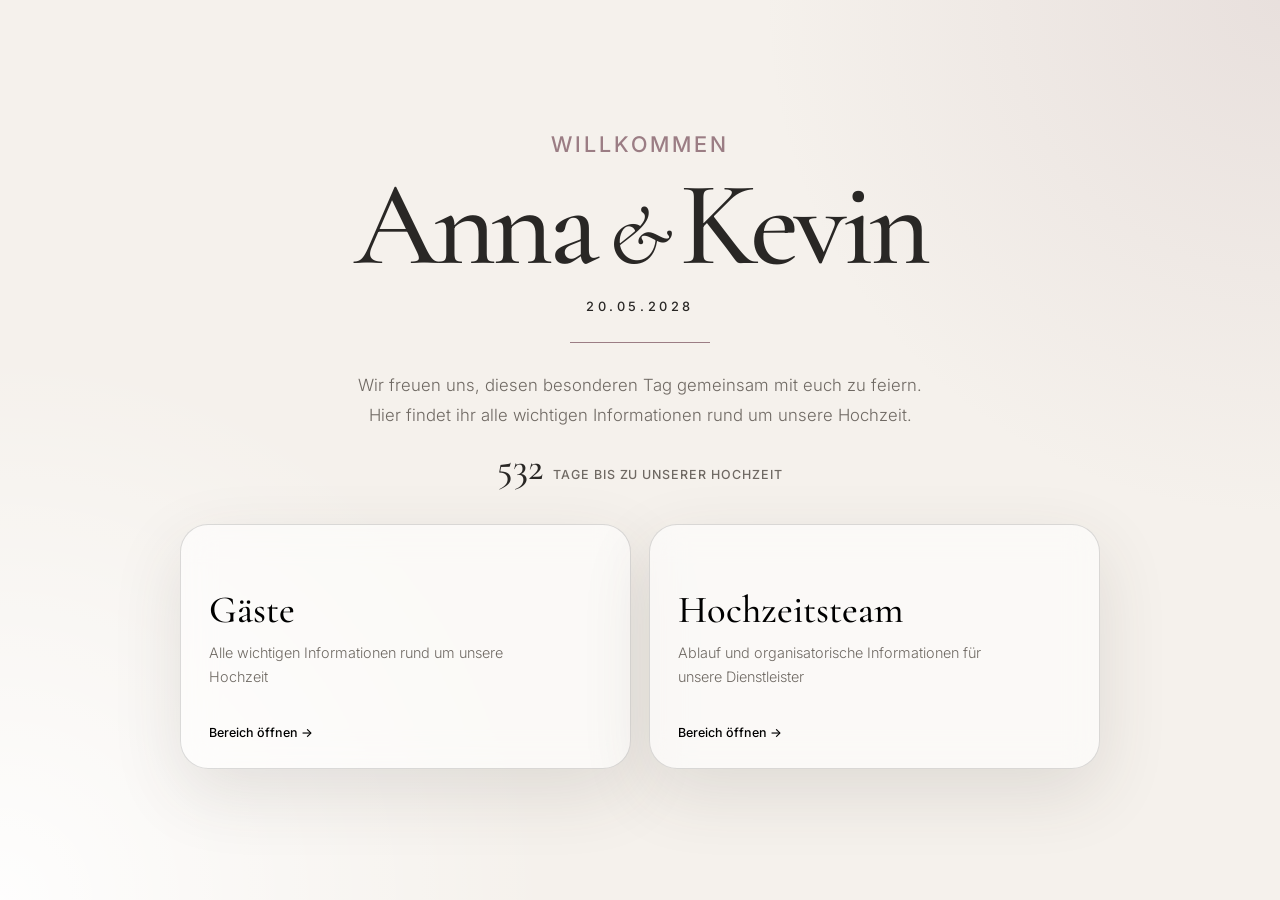
==== index.html @ f7dcf92a "Login-Dialog vereinfachen" ====
<!DOCTYPE html>
<html lang="de">
<head>
  <meta charset="UTF-8">
  <meta name="viewport" content="width=device-width, initial-scale=1.0">
  <meta name="description" content="Hochzeitsportal von Anna und Kevin">
  <title>Anna & Kevin | 20.05.2028</title>
  <link rel="preconnect" href="https://fonts.googleapis.com">
  <link rel="preconnect" href="https://fonts.gstatic.com" crossorigin>
  <link href="https://fonts.googleapis.com/css2?family=Cormorant+Garamond:wght@400;500;600&family=Inter:wght@300;400;500&display=swap" rel="stylesheet">
  <link rel="stylesheet" href="assets/css/style.css?v=4">
</head>
<body>
  <main class="landing">
    <section class="hero">
      <p class="eyebrow">Willkommen</p>
      <h1><span>Anna</span><span class="ampersand">&amp;</span><span>Kevin</span></h1>
      <p class="date">20.05.2028</p>
      <div class="divider"></div>
      <p class="intro">
        <span>Wir freuen uns, diesen besonderen Tag gemeinsam mit euch zu feiern.</span>
        <span>Hier findet ihr alle wichtigen Informationen rund um unsere Hochzeit.</span>
      </p>

      <div class="countdown" aria-live="polite">
        <span class="countdown-number" id="countdown-days">–</span>
        <span class="countdown-label">Tage bis zu unserer Hochzeit</span>
      </div>

      <div class="portal-grid">
        <button class="portal-card" type="button" data-portal="guest">
          <span class="portal-title">Gäste</span>
          <span class="portal-description">Alle wichtigen Informationen rund um unsere Hochzeit</span>
          <span class="portal-link">Bereich öffnen →</span>
        </button>

        <button class="portal-card" type="button" data-portal="service">
          <span class="portal-title">Hochzeitsteam</span>
          <span class="portal-description">Ablauf und organisatorische Informationen für unsere Dienstleister</span>
          <span class="portal-link">Bereich öffnen →</span>
        </button>
      </div>
    </section>
  </main>

  <dialog class="login-dialog" id="login-dialog">
    <form class="login-form" method="dialog">
      <button class="close-button" type="button" id="close-dialog" aria-label="Fenster schließen">×</button>
      <h2 id="dialog-title">Portal öffnen</h2>
      <p class="dialog-text">Bitte gebt das Passwort ein, das ihr von uns erhalten habt.</p>
      <label for="password">Passwort</label>
      <input id="password" name="password" type="password" autocomplete="current-password" placeholder="Passwort eingeben">
      <p class="form-message" id="form-message" aria-live="polite"></p>
      <button class="submit-button" type="submit">Öffnen</button>
    </form>
  </dialog>

  <script src="assets/js/script.js?v=4"></script>
</body>
</html>
---- assets/css/style.css ----
:root {
  --background: #f5f1ec;
  --surface: rgba(255,255,255,.58);
  --surface-hover: rgba(255,255,255,.82);
  --text: #292725;
  --muted: #6f6963;
  --accent: #9b7d84;
  --line: rgba(41,39,37,.16);
  --shadow: 0 24px 70px rgba(67,55,49,.12);
  --radius: 28px;
}
* { box-sizing: border-box; }
body {
  margin: 0;
  min-width: 320px;
  color: var(--text);
  background:
    radial-gradient(circle at top right, rgba(174,146,152,.18), transparent 33%),
    radial-gradient(circle at bottom left, rgba(255,255,255,.9), transparent 35%),
    var(--background);
  font-family: "Inter", sans-serif;
  font-weight: 300;
}
button,input { font: inherit; }
.landing {
  min-height: 100svh;
  display: grid;
  place-items: center;
  padding: 48px 20px;
}
.hero { width: min(100%, 920px); text-align: center; }
.hero > .eyebrow {
  margin: 0 0 18px;
  color: var(--accent);
  font-size: clamp(1.15rem, 2vw, 1.35rem);
  font-weight: 500;
  letter-spacing: .14em;
  text-transform: uppercase;
}
.login-form .eyebrow {
  margin: 0 0 14px;
  color: var(--accent);
  font-size: .82rem;
  font-weight: 500;
  letter-spacing: .18em;
  text-transform: uppercase;
}
h1,h2 {
  margin: 0;
  font-family: "Cormorant Garamond", serif;
  font-weight: 500;
}
h1 {
  display: flex;
  justify-content: center;
  align-items: baseline;
  gap: 14px;
  color: var(--text);
  font-size: clamp(3.4rem, 11vw, 7.5rem);
  line-height: .84;
  letter-spacing: -.04em;
}
h1 span,
h1 .ampersand {
  color: var(--text) !important;
}
h1 .ampersand {
  font-size: .7em;
  font-style: italic;
}
.date {
  margin: 24px 0 0;
  font-size: .8rem;
  font-weight: 500;
  letter-spacing: .28em;
}
.divider {
  width: 140px;
  height: 1px;
  margin: 28px auto;
  background: var(--accent);
}
.intro {
  max-width: 760px;
  margin: 0 auto;
  color: var(--muted);
  font-size: clamp(.95rem,2.5vw,1.05rem);
  line-height: 1.75;
  text-align: center;
}
.intro span { display: block; }
.countdown {
  display: flex;
  justify-content: center;
  align-items: baseline;
  gap: 10px;
  margin-top: 18px;
}
.countdown-number {
  font-family: "Cormorant Garamond", serif;
  font-size: 2.4rem;
  font-weight: 500;
  line-height: 1;
}
.countdown-label {
  color: var(--muted);
  font-size: .78rem;
  font-weight: 500;
  letter-spacing: .08em;
  text-transform: uppercase;
}
.portal-grid {
  display: grid;
  grid-template-columns: repeat(2,minmax(0,1fr));
  gap: 18px;
  margin-top: 38px;
}
.portal-card {
  display: flex;
  min-height: 245px;
  flex-direction: column;
  align-items: flex-start;
  padding: 28px;
  text-align: left;
  cursor: pointer;
  border: 1px solid var(--line);
  border-radius: var(--radius);
  background: var(--surface);
  box-shadow: var(--shadow);
  backdrop-filter: blur(16px);
  transition: transform .18s ease, background .18s ease, border-color .18s ease;
}
.portal-card:hover,.portal-card:focus-visible {
  transform: translateY(-5px);
  border-color: rgba(155,125,132,.5);
  background: var(--surface-hover);
  outline: none;
}
.portal-title { margin-top: 34px; font-family: "Cormorant Garamond",serif; font-size: 2.4rem; font-weight: 500; }
.portal-description { max-width: 320px; margin-top: 8px; color: var(--muted); font-size: .9rem; line-height: 1.6; }
.portal-link { margin-top: auto; padding-top: 26px; font-size: .78rem; font-weight: 500; }
.login-dialog {
  width: min(calc(100% - 32px),480px);
  padding: 0;
  border: 0;
  border-radius: 28px;
  background: rgba(250,248,245,.97);
  box-shadow: 0 30px 100px rgba(30,25,22,.3);
}
.login-dialog::backdrop { background: rgba(33,29,27,.44); backdrop-filter: blur(8px); }
.login-form { position: relative; padding: 38px 30px 30px; }
.close-button {
  position: absolute;
  top: 16px;
  right: 18px;
  width: 38px;
  height: 38px;
  border: 0;
  border-radius: 999px;
  background: transparent;
  cursor: pointer;
  font-size: 1.7rem;
}
h2 { font-size: 2.6rem; }
.dialog-text { margin: 12px 0 28px; color: var(--muted); font-size: .92rem; line-height: 1.6; }
label { display: block; margin-bottom: 8px; font-size: .78rem; font-weight: 500; }
input {
  width: 100%;
  height: 54px;
  padding: 0 16px;
  border: 1px solid var(--line);
  border-radius: 14px;
  color: var(--text);
  background: rgba(255,255,255,.76);
  outline: none;
}
input:focus { border-color: var(--accent); box-shadow: 0 0 0 3px rgba(155,125,132,.12); }
.form-message { min-height: 20px; margin: 8px 0; color: var(--accent); font-size: .8rem; }
.submit-button {
  width: 100%;
  height: 54px;
  border: 0;
  border-radius: 14px;
  color: white;
  background: var(--text);
  cursor: pointer;
  font-weight: 500;
}
@media (max-width:680px) {
  .landing { align-items: start; padding-top: 76px; }
  h1 { flex-wrap: wrap; gap: 7px; }
  .countdown { flex-direction: column; align-items: center; gap: 4px; }
  .portal-grid { grid-template-columns: 1fr; margin-top: 36px; }
  .portal-card { min-height: 205px; }
}
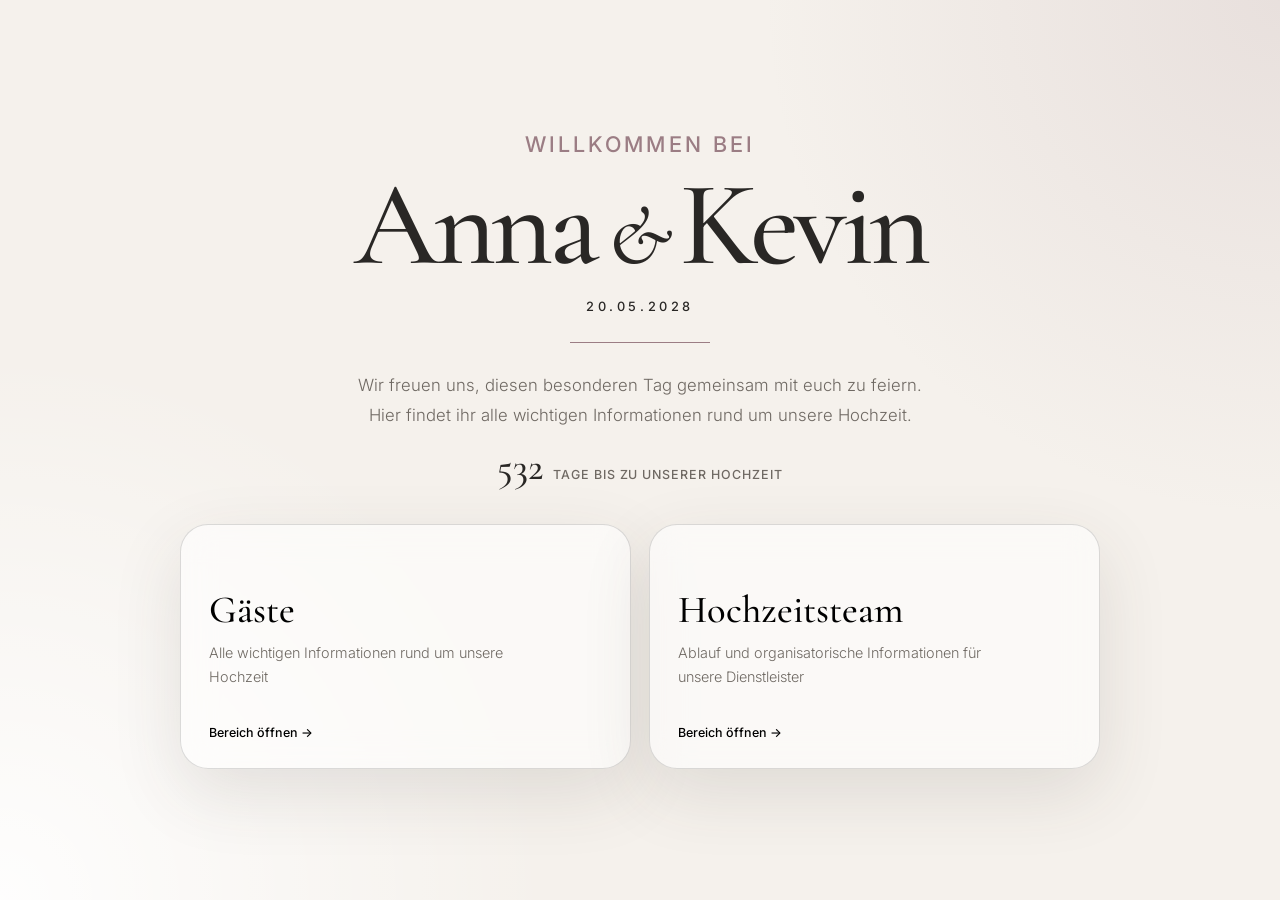
==== commit e493e252: "index.html aktualisieren" ====
--- a/index.html
+++ b/index.html
@@ -13,7 +13,7 @@
 <body>
   <main class="landing">
     <section class="hero">
-      <p class="eyebrow">Willkommen</p>
+      <p class="eyebrow">Willkommen bei</p>
       <h1><span>Anna</span><span class="ampersand">&amp;</span><span>Kevin</span></h1>
       <p class="date">20.05.2028</p>
       <div class="divider"></div>
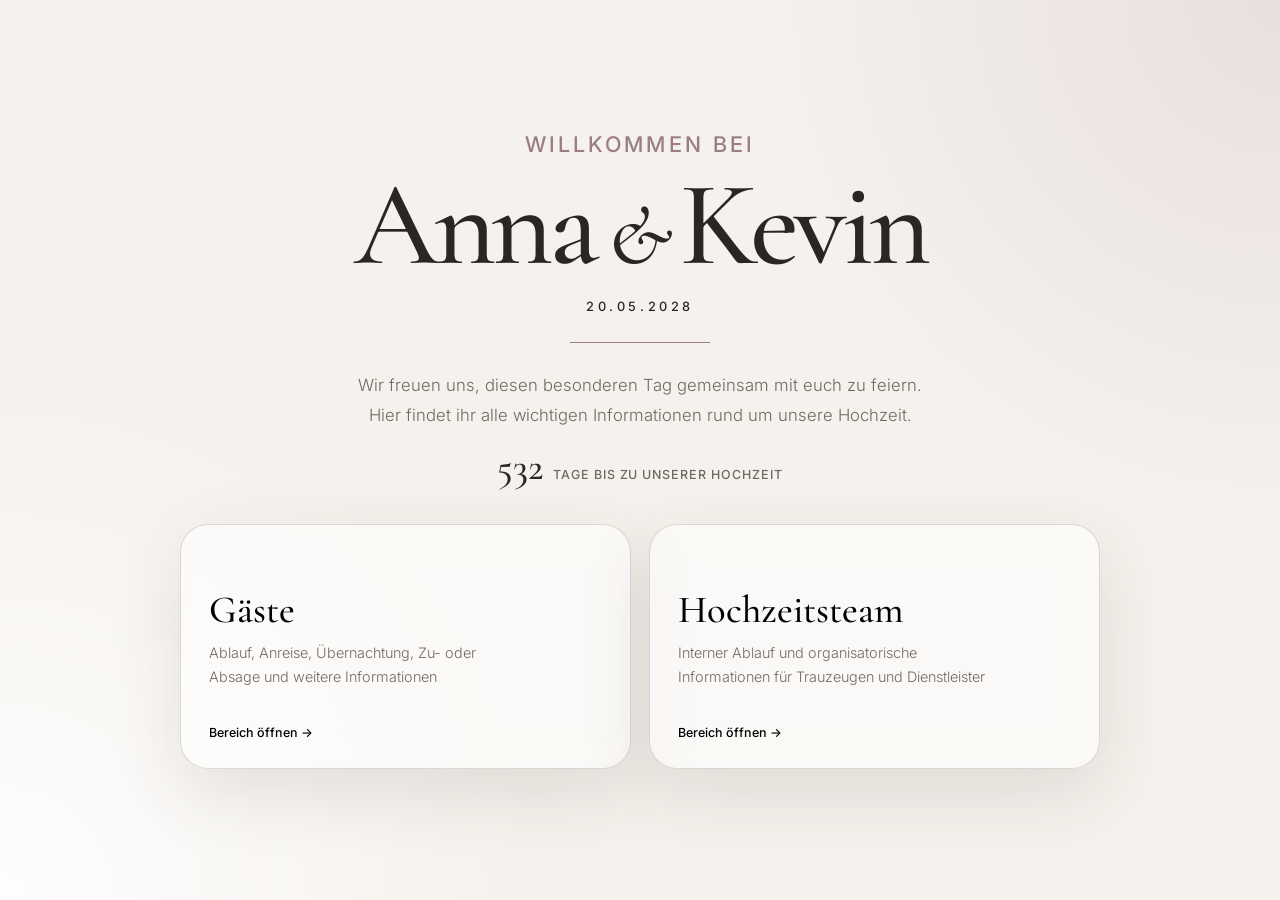
==== commit 4336f208: "Startseite sprachlich überarbeiten" ====
--- a/index.html
+++ b/index.html
@@ -30,13 +30,13 @@
       <div class="portal-grid">
         <button class="portal-card" type="button" data-portal="guest">
           <span class="portal-title">Gäste</span>
-          <span class="portal-description">Alle wichtigen Informationen rund um unsere Hochzeit</span>
+          <span class="portal-description">Ablauf, Anreise, Übernachtung, Zu- oder Absage und weitere Informationen</span>
           <span class="portal-link">Bereich öffnen →</span>
         </button>
 
         <button class="portal-card" type="button" data-portal="service">
           <span class="portal-title">Hochzeitsteam</span>
-          <span class="portal-description">Ablauf und organisatorische Informationen für unsere Dienstleister</span>
+          <span class="portal-description">Interner Ablauf und organisatorische Informationen für Trauzeugen und Dienstleister</span>
           <span class="portal-link">Bereich öffnen →</span>
         </button>
       </div>
@@ -47,7 +47,7 @@
     <form class="login-form" method="dialog">
       <button class="close-button" type="button" id="close-dialog" aria-label="Fenster schließen">×</button>
       <h2 id="dialog-title">Portal öffnen</h2>
-      <p class="dialog-text">Bitte gebt das Passwort ein, das ihr von uns erhalten habt.</p>
+      <p class="dialog-text" id="dialog-text">Bitte gebt das Passwort ein, das ihr von uns erhalten habt.</p>
       <label for="password">Passwort</label>
       <input id="password" name="password" type="password" autocomplete="current-password" placeholder="Passwort eingeben">
       <p class="form-message" id="form-message" aria-live="polite"></p>
@@ -55,6 +55,6 @@
     </form>
   </dialog>
 
-  <script src="assets/js/script.js?v=4"></script>
+  <script src="assets/js/script.js?v=7"></script>
 </body>
 </html>
--- a/assets/css/style.css
+++ b/assets/css/style.css
@@ -10,6 +10,7 @@
   --radius: 28px;
 }
 * { box-sizing: border-box; }
+html { scroll-behavior: smooth; }
 body {
   margin: 0;
   min-width: 320px;
@@ -21,7 +22,8 @@
   font-family: "Inter", sans-serif;
   font-weight: 300;
 }
-button,input { font: inherit; }
+button,input,select,textarea { font: inherit; }
+a { color: inherit; }
 .landing {
   min-height: 100svh;
   display: grid;
@@ -45,7 +47,7 @@
   letter-spacing: .18em;
   text-transform: uppercase;
 }
-h1,h2 {
+h1,h2,h3 {
   margin: 0;
   font-family: "Cormorant Garamond", serif;
   font-weight: 500;
@@ -61,13 +63,8 @@
   letter-spacing: -.04em;
 }
 h1 span,
-h1 .ampersand {
-  color: var(--text) !important;
-}
-h1 .ampersand {
-  font-size: .7em;
-  font-style: italic;
-}
+h1 .ampersand { color: var(--text) !important; }
+h1 .ampersand { font-size: .7em; font-style: italic; }
 .date {
   margin: 24px 0 0;
   font-size: .8rem;
@@ -164,9 +161,8 @@
 h2 { font-size: 2.6rem; }
 .dialog-text { margin: 12px 0 28px; color: var(--muted); font-size: .92rem; line-height: 1.6; }
 label { display: block; margin-bottom: 8px; font-size: .78rem; font-weight: 500; }
-input {
+input,select,textarea {
   width: 100%;
-  height: 54px;
   padding: 0 16px;
   border: 1px solid var(--line);
   border-radius: 14px;
@@ -174,7 +170,9 @@
   background: rgba(255,255,255,.76);
   outline: none;
 }
-input:focus { border-color: var(--accent); box-shadow: 0 0 0 3px rgba(155,125,132,.12); }
+input,select { height: 54px; }
+textarea { padding-top: 14px; resize: vertical; }
+input:focus,select:focus,textarea:focus { border-color: var(--accent); box-shadow: 0 0 0 3px rgba(155,125,132,.12); }
 .form-message { min-height: 20px; margin: 8px 0; color: var(--accent); font-size: .8rem; }
 .submit-button {
   width: 100%;
@@ -186,10 +184,75 @@
   cursor: pointer;
   font-weight: 500;
 }
+
+/* Gästeseite */
+.guest-page { width: min(100% - 32px, 1120px); margin: 0 auto; padding: 34px 0 80px; }
+.guest-hero { position: relative; padding: 42px 0 36px; text-align: center; }
+.back-link { position: absolute; left: 0; top: 8px; color: var(--muted); font-size: .8rem; text-decoration: none; }
+.back-link:hover { color: var(--text); }
+.guest-kicker { margin: 0 0 10px; color: var(--accent); font-size: .82rem; font-weight: 500; letter-spacing: .18em; text-transform: uppercase; }
+.guest-title { display: block; font-size: clamp(3.4rem, 8vw, 6.8rem); line-height: .95; }
+.guest-subtitle { margin: 20px 0 0; color: var(--muted); font-size: .85rem; font-weight: 500; letter-spacing: .14em; text-transform: uppercase; }
+.info-grid { display: grid; grid-template-columns: repeat(3,minmax(0,1fr)); gap: 18px; margin-top: 28px; }
+.info-card,.unplugged-banner,.accordion-list > details { border: 1px solid var(--line); background: var(--surface); box-shadow: var(--shadow); backdrop-filter: blur(16px); }
+.info-card { min-height: 250px; padding: 28px; border-radius: var(--radius); }
+.info-label { color: var(--accent); font-size: .72rem; font-weight: 500; letter-spacing: .14em; text-transform: uppercase; }
+.info-card h2 { margin-top: 18px; font-size: 2rem; line-height: 1.05; }
+.info-card p { margin: 14px 0 0; color: var(--muted); font-size: .92rem; line-height: 1.65; }
+.info-card strong,.accordion-content strong { color: var(--text); }
+.info-note { padding-top: 14px; border-top: 1px solid var(--line); }
+.unplugged-banner { display: grid; grid-template-columns: .75fr 1.75fr; gap: 30px; align-items: center; margin-top: 18px; padding: 28px 32px; border-radius: var(--radius); }
+.unplugged-banner h2 { margin-top: 8px; font-size: 2.5rem; }
+.unplugged-banner p { margin: 0; color: var(--muted); line-height: 1.7; }
+.accordion-list { display: grid; gap: 14px; margin-top: 30px; }
+.accordion-list > details { border-radius: 22px; overflow: hidden; }
+.accordion-list > details > summary { display: flex; justify-content: space-between; align-items: center; padding: 24px 28px; cursor: pointer; list-style: none; font-family: "Cormorant Garamond",serif; font-size: 2rem; font-weight: 500; }
+.accordion-list > details > summary::-webkit-details-marker,.faq-list details > summary::-webkit-details-marker { display: none; }
+.summary-icon { font-family: "Inter",sans-serif; font-size: 1.6rem; font-weight: 300; transition: transform .2s ease; }
+.accordion-list > details[open] > summary .summary-icon { transform: rotate(45deg); }
+.accordion-content { padding: 0 28px 30px; color: var(--muted); line-height: 1.75; }
+.accordion-content h3 { color: var(--text); font-size: 2rem; }
+.location-block { display: grid; grid-template-columns: .9fr 1.4fr; gap: 26px; align-items: stretch; }
+.location-block + .location-block { margin-top: 34px; padding-top: 34px; border-top: 1px solid var(--line); }
+.map-frame { width: 100%; min-height: 330px; border: 0; border-radius: 18px; }
+.button-row { display: flex; flex-wrap: wrap; gap: 10px; margin-top: 18px; }
+.text-button { display: inline-flex; min-height: 44px; align-items: center; justify-content: center; padding: 0 18px; border-radius: 12px; background: var(--text); color: #fff; text-decoration: none; font-size: .82rem; font-weight: 500; }
+.text-button.secondary { border: 1px solid var(--line); background: transparent; color: var(--text); }
+.guest-form { margin-top: 24px; padding: 24px; border: 1px solid var(--line); border-radius: 18px; background: rgba(255,255,255,.34); }
+.form-grid { display: grid; grid-template-columns: repeat(2,minmax(0,1fr)); gap: 18px; }
+.form-grid label { margin: 0; color: var(--text); }
+.full-width { grid-column: 1/-1; }
+.form-submit { width: auto; min-width: 220px; margin-top: 20px; padding: 0 24px; }
+.form-status { margin: 12px 0 0; font-size: .78rem; }
+.contact-grid { display: grid; grid-template-columns: repeat(2,minmax(0,1fr)); gap: 16px; margin-bottom: 22px; }
+.contact-card { padding: 22px; border: 1px solid var(--line); border-radius: 16px; background: rgba(255,255,255,.36); }
+.contact-card h3 { margin-top: 8px; }
+.faq-list { display: grid; gap: 10px; }
+.faq-list details { border: 1px solid var(--line); border-radius: 14px; background: rgba(255,255,255,.3); overflow: hidden; }
+.faq-list details > summary { padding: 16px 18px; cursor: pointer; list-style: none; color: var(--text); font-weight: 500; }
+.faq-list details > div { padding: 0 18px 18px; }
+.faq-list p { margin: 10px 0 0; }
+
+@media (max-width:900px) {
+  .info-grid { grid-template-columns: 1fr; }
+  .info-card { min-height: 0; }
+  .unplugged-banner,.location-block { grid-template-columns: 1fr; }
+}
 @media (max-width:680px) {
   .landing { align-items: start; padding-top: 76px; }
   h1 { flex-wrap: wrap; gap: 7px; }
   .countdown { flex-direction: column; align-items: center; gap: 4px; }
   .portal-grid { grid-template-columns: 1fr; margin-top: 36px; }
   .portal-card { min-height: 205px; }
+  .guest-page { width: min(100% - 22px,1120px); padding-top: 20px; }
+  .guest-hero { padding-top: 50px; }
+  .back-link { top: 0; }
+  .guest-subtitle { line-height: 1.6; }
+  .unplugged-banner { padding: 24px; }
+  .accordion-list > details > summary { padding: 20px; font-size: 1.65rem; }
+  .accordion-content { padding: 0 20px 24px; }
+  .form-grid,.contact-grid { grid-template-columns: 1fr; }
+  .full-width { grid-column: auto; }
+  .form-submit { width: 100%; }
+  .map-frame { min-height: 260px; }
 }
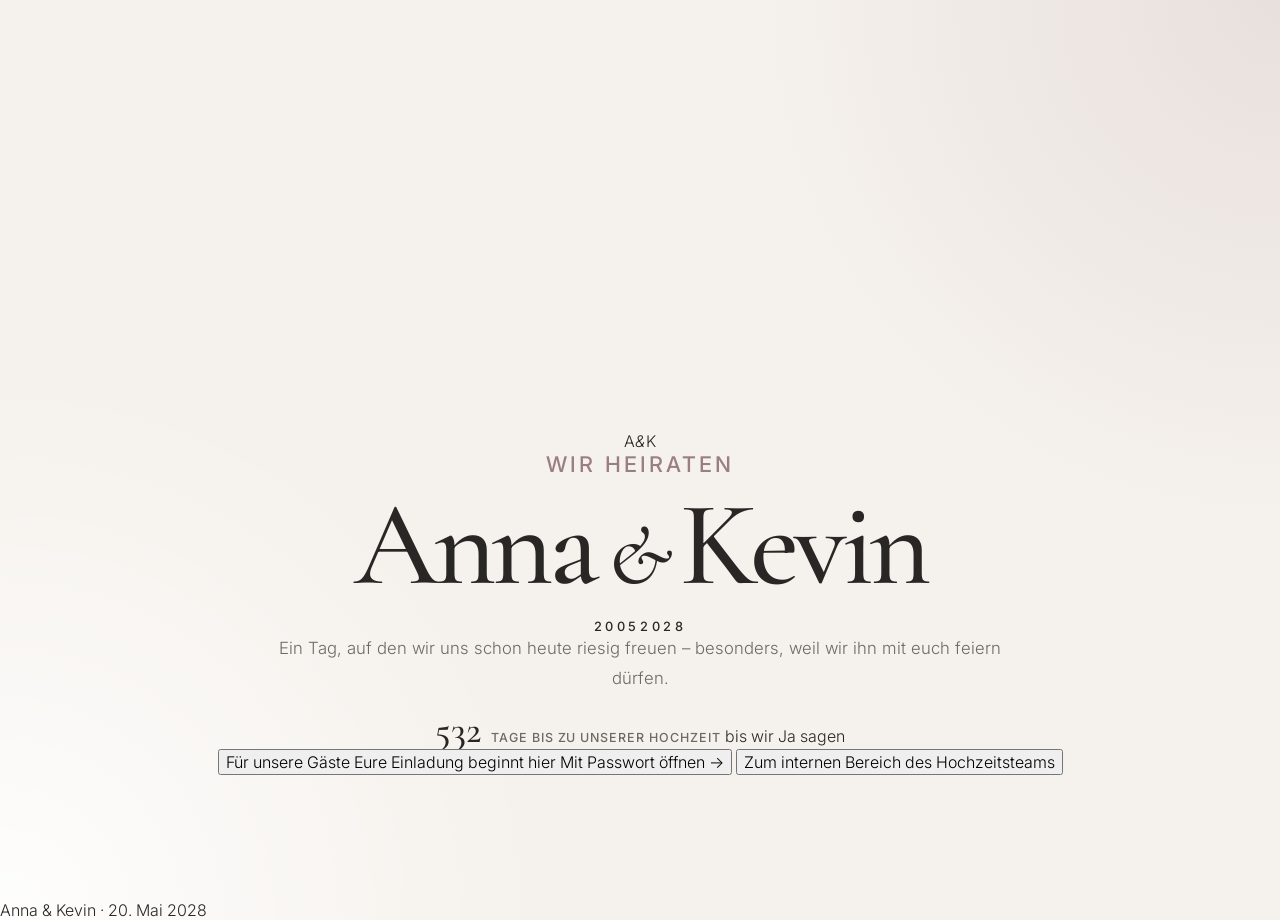
==== commit f7c1a77f: "Redesign index.html" ====
--- a/index.html
+++ b/index.html
@@ -3,58 +3,72 @@
 <head>
   <meta charset="UTF-8">
   <meta name="viewport" content="width=device-width, initial-scale=1.0">
-  <meta name="description" content="Hochzeitsportal von Anna und Kevin">
-  <title>Anna & Kevin | 20.05.2028</title>
+  <meta name="description" content="Die Hochzeit von Anna und Kevin am 20. Mai 2028">
+  <meta name="theme-color" content="#eee7df">
+  <title>Anna &amp; Kevin | 20.05.2028</title>
   <link rel="preconnect" href="https://fonts.googleapis.com">
   <link rel="preconnect" href="https://fonts.gstatic.com" crossorigin>
-  <link href="https://fonts.googleapis.com/css2?family=Cormorant+Garamond:wght@400;500;600&family=Inter:wght@300;400;500&display=swap" rel="stylesheet">
-  <link rel="stylesheet" href="assets/css/style.css?v=4">
+  <link href="https://fonts.googleapis.com/css2?family=Cormorant+Garamond:ital,wght@0,400;0,500;0,600;1,400&amp;family=Inter:wght@300;400;500&amp;display=swap" rel="stylesheet">
+  <link rel="stylesheet" href="assets/css/style.css?v=10">
 </head>
-<body>
+<body class="landing-body">
   <main class="landing">
-    <section class="hero">
-      <p class="eyebrow">Willkommen bei</p>
-      <h1><span>Anna</span><span class="ampersand">&amp;</span><span>Kevin</span></h1>
-      <p class="date">20.05.2028</p>
-      <div class="divider"></div>
+    <div class="landing-orbit orbit-one" aria-hidden="true"></div>
+    <div class="landing-orbit orbit-two" aria-hidden="true"></div>
+
+    <section class="hero" aria-labelledby="couple-name">
+      <div class="monogram" aria-hidden="true"><span>A</span><i>&amp;</i><span>K</span></div>
+      <p class="eyebrow">Wir heiraten</p>
+      <h1 id="couple-name">
+        <span>Anna</span>
+        <span class="ampersand">&amp;</span>
+        <span>Kevin</span>
+      </h1>
+      <p class="date"><span>20</span><i></i><span>05</span><i></i><span>2028</span></p>
+
       <p class="intro">
-        <span>Wir freuen uns, diesen besonderen Tag gemeinsam mit euch zu feiern.</span>
-        <span>Hier findet ihr alle wichtigen Informationen rund um unsere Hochzeit.</span>
+        Ein Tag, auf den wir uns schon heute riesig freuen – besonders, weil wir ihn mit euch feiern dürfen.
       </p>
 
       <div class="countdown" aria-live="polite">
         <span class="countdown-number" id="countdown-days">–</span>
-        <span class="countdown-label">Tage bis zu unserer Hochzeit</span>
+        <span class="countdown-copy">
+          <span class="countdown-label">Tage</span>
+          <span>bis wir Ja sagen</span>
+        </span>
       </div>
 
-      <div class="portal-grid">
-        <button class="portal-card" type="button" data-portal="guest">
-          <span class="portal-title">Gäste</span>
-          <span class="portal-description">Ablauf, Anreise, Übernachtung, Zu- oder Absage und weitere Informationen</span>
-          <span class="portal-link">Bereich öffnen →</span>
-        </button>
+      <button class="guest-entry" type="button" data-portal="guest">
+        <span class="guest-entry-kicker">Für unsere Gäste</span>
+        <span class="guest-entry-title">Eure Einladung beginnt hier</span>
+        <span class="guest-entry-action">Mit Passwort öffnen <span aria-hidden="true">→</span></span>
+      </button>
 
-        <button class="portal-card" type="button" data-portal="service">
-          <span class="portal-title">Hochzeitsteam</span>
-          <span class="portal-description">Interner Ablauf und organisatorische Informationen für Trauzeugen und Dienstleister</span>
-          <span class="portal-link">Bereich öffnen →</span>
-        </button>
-      </div>
+      <button class="team-entry" type="button" data-portal="service">
+        Zum internen Bereich des Hochzeitsteams
+      </button>
     </section>
   </main>
+
+  <footer class="landing-footer">
+    <span>Anna &amp; Kevin</span>
+    <span aria-hidden="true">·</span>
+    <span>20. Mai 2028</span>
+  </footer>
 
   <dialog class="login-dialog" id="login-dialog">
     <form class="login-form" method="dialog">
       <button class="close-button" type="button" id="close-dialog" aria-label="Fenster schließen">×</button>
+      <p class="dialog-eyebrow">Geschützter Bereich</p>
       <h2 id="dialog-title">Portal öffnen</h2>
       <p class="dialog-text" id="dialog-text">Bitte gebt das Passwort ein, das ihr von uns erhalten habt.</p>
       <label for="password">Passwort</label>
       <input id="password" name="password" type="password" autocomplete="current-password" placeholder="Passwort eingeben">
       <p class="form-message" id="form-message" aria-live="polite"></p>
-      <button class="submit-button" type="submit">Öffnen</button>
+      <button class="submit-button" type="submit">Bereich öffnen</button>
     </form>
   </dialog>
 
-  <script src="assets/js/script.js?v=7"></script>
+  <script src="assets/js/script.js?v=10"></script>
 </body>
-</html>+</html>
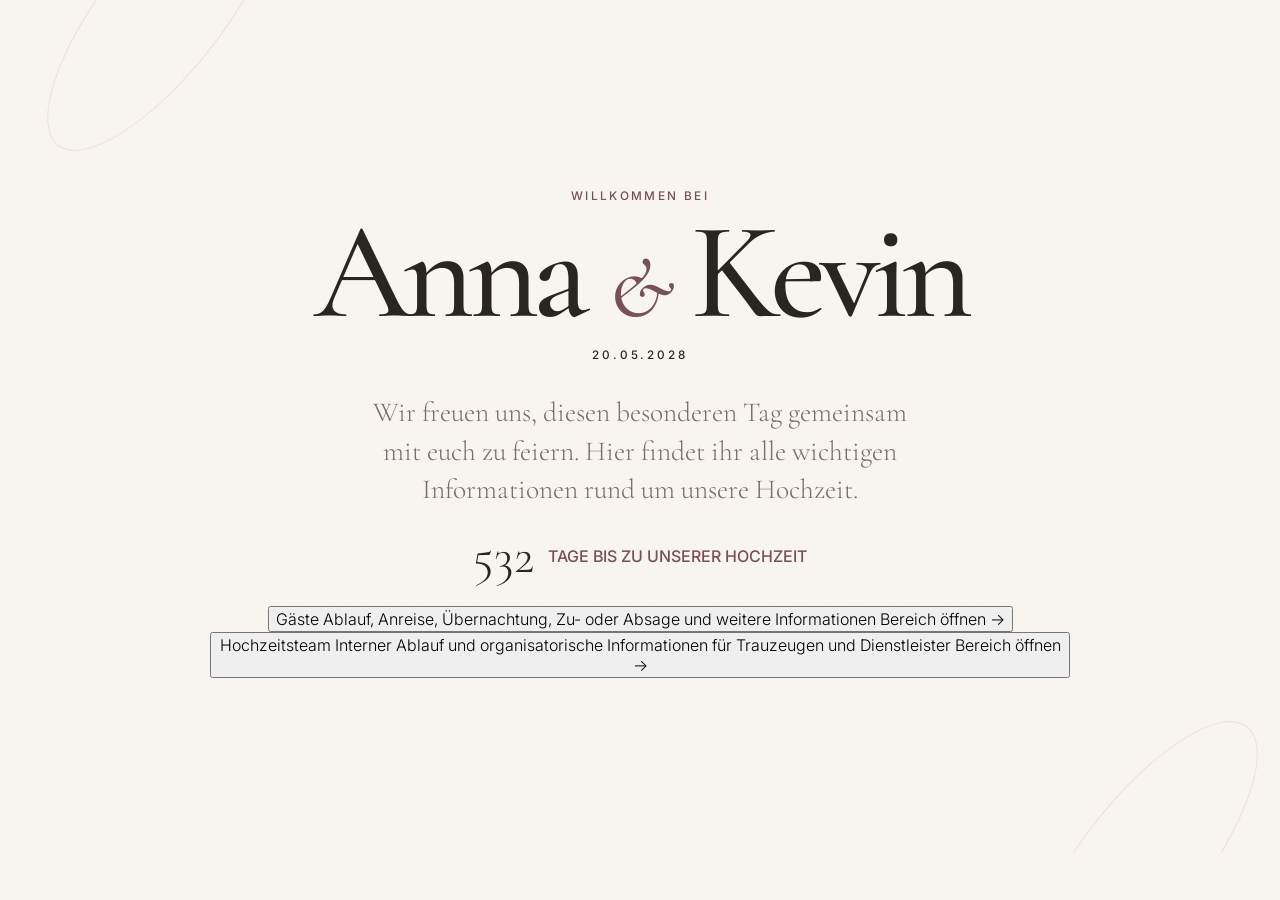
==== commit efddb261: "Restore original visual direction" ====
--- a/index.html
+++ b/index.html
@@ -3,72 +3,58 @@
 <head>
   <meta charset="UTF-8">
   <meta name="viewport" content="width=device-width, initial-scale=1.0">
-  <meta name="description" content="Die Hochzeit von Anna und Kevin am 20. Mai 2028">
-  <meta name="theme-color" content="#eee7df">
-  <title>Anna &amp; Kevin | 20.05.2028</title>
+  <meta name="description" content="Hochzeitsportal von Anna und Kevin">
+  <title>Anna & Kevin | 20.05.2028</title>
   <link rel="preconnect" href="https://fonts.googleapis.com">
   <link rel="preconnect" href="https://fonts.gstatic.com" crossorigin>
-  <link href="https://fonts.googleapis.com/css2?family=Cormorant+Garamond:ital,wght@0,400;0,500;0,600;1,400&amp;family=Inter:wght@300;400;500&amp;display=swap" rel="stylesheet">
-  <link rel="stylesheet" href="assets/css/style.css?v=10">
+  <link href="https://fonts.googleapis.com/css2?family=Cormorant+Garamond:wght@400;500;600&family=Inter:wght@300;400;500&display=swap" rel="stylesheet">
+  <link rel="stylesheet" href="assets/css/style.css?v=4">
 </head>
-<body class="landing-body">
+<body>
   <main class="landing">
-    <div class="landing-orbit orbit-one" aria-hidden="true"></div>
-    <div class="landing-orbit orbit-two" aria-hidden="true"></div>
-
-    <section class="hero" aria-labelledby="couple-name">
-      <div class="monogram" aria-hidden="true"><span>A</span><i>&amp;</i><span>K</span></div>
-      <p class="eyebrow">Wir heiraten</p>
-      <h1 id="couple-name">
-        <span>Anna</span>
-        <span class="ampersand">&amp;</span>
-        <span>Kevin</span>
-      </h1>
-      <p class="date"><span>20</span><i></i><span>05</span><i></i><span>2028</span></p>
-
+    <section class="hero">
+      <p class="eyebrow">Willkommen bei</p>
+      <h1><span>Anna</span><span class="ampersand">&amp;</span><span>Kevin</span></h1>
+      <p class="date">20.05.2028</p>
+      <div class="divider"></div>
       <p class="intro">
-        Ein Tag, auf den wir uns schon heute riesig freuen – besonders, weil wir ihn mit euch feiern dürfen.
+        <span>Wir freuen uns, diesen besonderen Tag gemeinsam mit euch zu feiern.</span>
+        <span>Hier findet ihr alle wichtigen Informationen rund um unsere Hochzeit.</span>
       </p>
 
       <div class="countdown" aria-live="polite">
         <span class="countdown-number" id="countdown-days">–</span>
-        <span class="countdown-copy">
-          <span class="countdown-label">Tage</span>
-          <span>bis wir Ja sagen</span>
-        </span>
+        <span class="countdown-label">Tage bis zu unserer Hochzeit</span>
       </div>
 
-      <button class="guest-entry" type="button" data-portal="guest">
-        <span class="guest-entry-kicker">Für unsere Gäste</span>
-        <span class="guest-entry-title">Eure Einladung beginnt hier</span>
-        <span class="guest-entry-action">Mit Passwort öffnen <span aria-hidden="true">→</span></span>
-      </button>
+      <div class="portal-grid">
+        <button class="portal-card" type="button" data-portal="guest">
+          <span class="portal-title">Gäste</span>
+          <span class="portal-description">Ablauf, Anreise, Übernachtung, Zu- oder Absage und weitere Informationen</span>
+          <span class="portal-link">Bereich öffnen →</span>
+        </button>
 
-      <button class="team-entry" type="button" data-portal="service">
-        Zum internen Bereich des Hochzeitsteams
-      </button>
+        <button class="portal-card" type="button" data-portal="service">
+          <span class="portal-title">Hochzeitsteam</span>
+          <span class="portal-description">Interner Ablauf und organisatorische Informationen für Trauzeugen und Dienstleister</span>
+          <span class="portal-link">Bereich öffnen →</span>
+        </button>
+      </div>
     </section>
   </main>
-
-  <footer class="landing-footer">
-    <span>Anna &amp; Kevin</span>
-    <span aria-hidden="true">·</span>
-    <span>20. Mai 2028</span>
-  </footer>
 
   <dialog class="login-dialog" id="login-dialog">
     <form class="login-form" method="dialog">
       <button class="close-button" type="button" id="close-dialog" aria-label="Fenster schließen">×</button>
-      <p class="dialog-eyebrow">Geschützter Bereich</p>
       <h2 id="dialog-title">Portal öffnen</h2>
       <p class="dialog-text" id="dialog-text">Bitte gebt das Passwort ein, das ihr von uns erhalten habt.</p>
       <label for="password">Passwort</label>
       <input id="password" name="password" type="password" autocomplete="current-password" placeholder="Passwort eingeben">
       <p class="form-message" id="form-message" aria-live="polite"></p>
-      <button class="submit-button" type="submit">Bereich öffnen</button>
+      <button class="submit-button" type="submit">Öffnen</button>
     </form>
   </dialog>
 
-  <script src="assets/js/script.js?v=10"></script>
+  <script src="assets/js/script.js?v=7"></script>
 </body>
-</html>
+</html>
--- a/assets/css/style.css
+++ b/assets/css/style.css
@@ -1,258 +1,945 @@
 :root {
-  --background: #f5f1ec;
-  --surface: rgba(255,255,255,.58);
-  --surface-hover: rgba(255,255,255,.82);
-  --text: #292725;
-  --muted: #6f6963;
-  --accent: #9b7d84;
-  --line: rgba(41,39,37,.16);
-  --shadow: 0 24px 70px rgba(67,55,49,.12);
-  --radius: 28px;
-}
+  --paper: #eee7df;
+  --paper-light: #f8f4ef;
+  --ink: #292522;
+  --muted: #766f69;
+  --rose: #9c7278;
+  --rose-dark: #765159;
+  --sage: #8c9484;
+  --line: rgba(41, 37, 34, .16);
+  --white-line: rgba(255, 255, 255, .18);
+  --serif: "Cormorant Garamond", Georgia, serif;
+  --sans: "Inter", Arial, sans-serif;
+}
+
 * { box-sizing: border-box; }
 html { scroll-behavior: smooth; }
 body {
   margin: 0;
   min-width: 320px;
-  color: var(--text);
+  color: var(--ink);
+  background: var(--paper-light);
+  font-family: var(--sans);
+  font-weight: 300;
+}
+body::before {
+  position: fixed;
+  z-index: 20;
+  inset: 0;
+  pointer-events: none;
+  opacity: .12;
+  background-image:
+    radial-gradient(circle at 17% 23%, rgba(41,37,34,.22) 0 .4px, transparent .6px),
+    radial-gradient(circle at 71% 63%, rgba(41,37,34,.18) 0 .35px, transparent .55px);
+  background-size: 7px 9px, 11px 13px;
+  content: "";
+}
+button, input, select, textarea { font: inherit; }
+button, a { -webkit-tap-highlight-color: transparent; }
+a { color: inherit; }
+h1, h2, h3, p { margin-top: 0; }
+h1, h2, h3 { font-family: var(--serif); font-weight: 500; }
+em, i { font-family: var(--serif); font-weight: 400; }
+.sr-only {
+  position: absolute;
+  width: 1px;
+  height: 1px;
+  padding: 0;
+  margin: -1px;
+  overflow: hidden;
+  clip: rect(0, 0, 0, 0);
+  white-space: nowrap;
+  border: 0;
+}
+.eyebrow {
+  margin-bottom: 16px;
+  color: var(--rose-dark);
+  font-size: .74rem;
+  font-weight: 500;
+  letter-spacing: .2em;
+  line-height: 1.4;
+  text-transform: uppercase;
+}
+
+/* Landing page */
+.landing-body {
+  overflow-x: hidden;
   background:
-    radial-gradient(circle at top right, rgba(174,146,152,.18), transparent 33%),
-    radial-gradient(circle at bottom left, rgba(255,255,255,.9), transparent 35%),
-    var(--background);
-  font-family: "Inter", sans-serif;
-  font-weight: 300;
-}
-button,input,select,textarea { font: inherit; }
-a { color: inherit; }
+    radial-gradient(circle at 16% 20%, rgba(255,255,255,.72), transparent 28%),
+    radial-gradient(circle at 84% 76%, rgba(173,139,142,.16), transparent 34%),
+    var(--paper);
+}
 .landing {
-  min-height: 100svh;
-  display: grid;
+  position: relative;
+  display: grid;
+  min-height: calc(100svh - 48px);
   place-items: center;
-  padding: 48px 20px;
-}
-.hero { width: min(100%, 920px); text-align: center; }
-.hero > .eyebrow {
-  margin: 0 0 18px;
-  color: var(--accent);
-  font-size: clamp(1.15rem, 2vw, 1.35rem);
-  font-weight: 500;
-  letter-spacing: .14em;
-  text-transform: uppercase;
-}
-.login-form .eyebrow {
-  margin: 0 0 14px;
-  color: var(--accent);
-  font-size: .82rem;
-  font-weight: 500;
-  letter-spacing: .18em;
-  text-transform: uppercase;
-}
-h1,h2,h3 {
-  margin: 0;
-  font-family: "Cormorant Garamond", serif;
-  font-weight: 500;
-}
-h1 {
+  overflow: hidden;
+  padding: 70px 24px 56px;
+}
+.landing::before,
+.landing::after {
+  position: absolute;
+  width: 120px;
+  height: 340px;
+  opacity: .36;
+  border: 1px solid rgba(118, 81, 89, .32);
+  border-radius: 50%;
+  content: "";
+}
+.landing::before { top: -160px; left: 8%; transform: rotate(38deg); }
+.landing::after { right: 6%; bottom: -180px; transform: rotate(38deg); }
+.landing-orbit {
+  position: absolute;
+  border: 1px solid rgba(118, 81, 89, .14);
+  border-radius: 50%;
+  pointer-events: none;
+}
+.orbit-one { width: 660px; height: 660px; top: 50%; left: 50%; transform: translate(-50%, -52%); }
+.orbit-two { width: 880px; height: 880px; top: 50%; left: 50%; transform: translate(-50%, -52%); }
+.hero {
+  position: relative;
+  z-index: 1;
+  width: min(100%, 860px);
+  text-align: center;
+}
+.monogram {
+  display: inline-flex;
+  width: 72px;
+  height: 72px;
+  align-items: center;
+  justify-content: center;
+  gap: 2px;
+  margin-bottom: 22px;
+  border: 1px solid rgba(118,81,89,.42);
+  border-radius: 50%;
+  color: var(--rose-dark);
+  font-family: var(--serif);
+  font-size: 1.15rem;
+}
+.monogram i { font-size: .86em; }
+.hero > .eyebrow { margin-bottom: 18px; }
+.hero h1 {
   display: flex;
   justify-content: center;
   align-items: baseline;
+  gap: clamp(10px, 2.4vw, 26px);
+  margin-bottom: 24px;
+  font-size: clamp(4.2rem, 12vw, 8.6rem);
+  line-height: .74;
+  letter-spacing: -.055em;
+}
+.hero h1 .ampersand {
+  color: var(--rose-dark);
+  font-size: .62em;
+  font-style: italic;
+}
+.date {
+  display: flex;
+  justify-content: center;
+  align-items: center;
+  gap: 12px;
+  margin-bottom: 32px;
+  font-size: .73rem;
+  font-weight: 500;
+  letter-spacing: .24em;
+}
+.date i { width: 20px; height: 1px; background: var(--rose); }
+.intro {
+  max-width: 570px;
+  margin: 0 auto;
+  color: var(--muted);
+  font-family: var(--serif);
+  font-size: clamp(1.35rem, 3vw, 1.72rem);
+  line-height: 1.4;
+}
+.countdown {
+  display: inline-flex;
+  align-items: center;
   gap: 14px;
-  color: var(--text);
-  font-size: clamp(3.4rem, 11vw, 7.5rem);
+  margin: 26px 0 30px;
+  color: var(--muted);
+  text-align: left;
+}
+.countdown-number {
+  color: var(--ink);
+  font-family: var(--serif);
+  font-size: 3.15rem;
+  line-height: .8;
+}
+.countdown-copy { display: grid; gap: 2px; font-size: .72rem; letter-spacing: .08em; }
+.countdown-label { color: var(--rose-dark); font-weight: 500; text-transform: uppercase; }
+.guest-entry {
+  display: grid;
+  width: min(100%, 600px);
+  min-height: 170px;
+  margin: 0 auto;
+  padding: 28px 34px;
+  text-align: left;
+  cursor: pointer;
+  border: 1px solid rgba(118,81,89,.26);
+  border-radius: 2px;
+  color: var(--ink);
+  background: rgba(255,255,255,.35);
+  box-shadow: 0 26px 70px rgba(73,52,48,.08);
+  transition: transform .25s ease, background .25s ease, box-shadow .25s ease;
+}
+.guest-entry:hover,
+.guest-entry:focus-visible {
+  transform: translateY(-4px);
+  background: rgba(255,255,255,.58);
+  box-shadow: 0 30px 80px rgba(73,52,48,.13);
+  outline: 2px solid transparent;
+}
+.guest-entry-kicker {
+  color: var(--rose-dark);
+  font-size: .68rem;
+  font-weight: 500;
+  letter-spacing: .18em;
+  text-transform: uppercase;
+}
+.guest-entry-title {
+  align-self: center;
+  font-family: var(--serif);
+  font-size: clamp(1.9rem, 4vw, 2.7rem);
+}
+.guest-entry-action {
+  justify-self: end;
+  font-size: .72rem;
+  font-weight: 500;
+  letter-spacing: .05em;
+}
+.team-entry {
+  margin-top: 22px;
+  padding: 8px;
+  border: 0;
+  border-bottom: 1px solid var(--line);
+  color: var(--muted);
+  background: transparent;
+  cursor: pointer;
+  font-size: .7rem;
+}
+.team-entry:hover,
+.team-entry:focus-visible { color: var(--ink); outline: none; border-color: var(--rose); }
+.landing-footer {
+  display: flex;
+  height: 48px;
+  align-items: center;
+  justify-content: center;
+  gap: 8px;
+  border-top: 1px solid var(--line);
+  color: var(--muted);
+  font-size: .64rem;
+  letter-spacing: .14em;
+  text-transform: uppercase;
+}
+
+/* Login */
+.login-dialog {
+  width: min(calc(100% - 32px), 480px);
+  padding: 0;
+  border: 0;
+  border-radius: 2px;
+  color: var(--ink);
+  background: var(--paper-light);
+  box-shadow: 0 38px 120px rgba(25,21,19,.35);
+}
+.login-dialog::backdrop { background: rgba(35,28,26,.58); backdrop-filter: blur(8px); }
+.login-form { position: relative; padding: 50px 42px 40px; }
+.close-button {
+  position: absolute;
+  top: 14px;
+  right: 17px;
+  width: 40px;
+  height: 40px;
+  border: 0;
+  color: var(--muted);
+  background: transparent;
+  cursor: pointer;
+  font-family: var(--serif);
+  font-size: 1.8rem;
+}
+.dialog-eyebrow {
+  margin-bottom: 12px;
+  color: var(--rose-dark);
+  font-size: .67rem;
+  font-weight: 500;
+  letter-spacing: .18em;
+  text-transform: uppercase;
+}
+.login-form h2 { margin-bottom: 12px; font-size: 2.8rem; line-height: 1; }
+.dialog-text { margin-bottom: 28px; color: var(--muted); font-size: .88rem; line-height: 1.65; }
+.login-form label { display: block; margin-bottom: 8px; font-size: .72rem; font-weight: 500; }
+input, select, textarea {
+  width: 100%;
+  border: 1px solid var(--line);
+  border-radius: 1px;
+  color: var(--ink);
+  background: rgba(255,255,255,.68);
+  outline: none;
+}
+input, select { height: 54px; padding: 0 15px; }
+textarea { padding: 14px 15px; resize: vertical; }
+input:focus, select:focus, textarea:focus {
+  border-color: var(--rose);
+  box-shadow: 0 0 0 3px rgba(156,114,120,.12);
+}
+.form-message { min-height: 20px; margin: 8px 0; color: var(--rose-dark); font-size: .75rem; }
+.submit-button {
+  min-height: 54px;
+  padding: 0 28px;
+  border: 1px solid var(--ink);
+  border-radius: 1px;
+  color: #fff;
+  background: var(--ink);
+  cursor: pointer;
+  font-size: .76rem;
+  font-weight: 500;
+  letter-spacing: .05em;
+  transition: background .2s ease, color .2s ease;
+}
+.submit-button:hover,
+.submit-button:focus-visible { color: var(--ink); background: transparent; outline: none; }
+.login-form .submit-button { width: 100%; }
+
+/* Shared guest layout */
+.site-header {
+  position: sticky;
+  z-index: 10;
+  top: 0;
+  display: grid;
+  grid-template-columns: 1fr auto 1fr;
+  height: 76px;
+  align-items: center;
+  padding: 0 clamp(20px, 4vw, 64px);
+  border-bottom: 1px solid var(--line);
+  background: rgba(248,244,239,.9);
+  backdrop-filter: blur(16px);
+}
+.brand {
+  display: inline-flex;
+  width: 44px;
+  height: 44px;
+  align-items: center;
+  justify-content: center;
+  gap: 1px;
+  border: 1px solid var(--line);
+  border-radius: 50%;
+  font-family: var(--serif);
+  font-size: .8rem;
+  text-decoration: none;
+}
+.brand i { font-size: .8em; }
+.desktop-nav { display: flex; align-items: center; gap: 30px; }
+.desktop-nav a,
+.header-rsvp {
+  font-size: .68rem;
+  font-weight: 500;
+  letter-spacing: .08em;
+  text-decoration: none;
+  text-transform: uppercase;
+}
+.desktop-nav a { color: var(--muted); }
+.desktop-nav a:hover { color: var(--ink); }
+.header-rsvp { justify-self: end; padding-bottom: 4px; border-bottom: 1px solid var(--rose); }
+.guest-hero {
+  display: grid;
+  min-height: calc(100svh - 76px);
+  place-content: center;
+  padding: 90px 24px;
+  text-align: center;
+  background:
+    radial-gradient(circle at 25% 20%, rgba(255,255,255,.9), transparent 30%),
+    radial-gradient(circle at 76% 80%, rgba(156,114,120,.12), transparent 32%),
+    var(--paper);
+}
+.guest-hero h1 {
+  margin-bottom: 30px;
+  font-size: clamp(4.2rem, 10vw, 8.5rem);
+  line-height: .78;
+  letter-spacing: -.055em;
+}
+.guest-hero h1 em { color: var(--rose-dark); }
+.guest-lead {
+  max-width: 590px;
+  margin: 0 auto;
+  color: var(--muted);
+  font-family: var(--serif);
+  font-size: clamp(1.35rem, 2.5vw, 1.7rem);
+  line-height: 1.45;
+}
+.hero-scroll {
+  display: grid;
+  justify-items: center;
+  gap: 9px;
+  margin-top: 70px;
+  color: var(--muted);
+  font-size: .6rem;
+  font-weight: 500;
+  letter-spacing: .18em;
+  text-transform: uppercase;
+}
+.hero-scroll span { width: 1px; height: 42px; background: var(--rose); }
+.essentials,
+.day-section,
+.details-section,
+.faq-section {
+  padding: clamp(80px, 10vw, 140px) clamp(22px, 6vw, 96px);
+}
+.section-heading {
+  display: grid;
+  grid-template-columns: 60px 1fr;
+  gap: 24px;
+  width: min(100%, 1180px);
+  margin: 0 auto 60px;
+}
+.section-number {
+  padding-top: 7px;
+  color: var(--rose-dark);
+  font-family: var(--serif);
+  font-size: 1rem;
+}
+.section-heading .eyebrow { margin-bottom: 10px; }
+.section-heading h2 {
+  margin-bottom: 0;
+  font-size: clamp(3rem, 6vw, 5.7rem);
+  line-height: .9;
+  letter-spacing: -.035em;
+}
+.essential-grid {
+  display: grid;
+  grid-template-columns: repeat(3, 1fr);
+  width: min(100%, 1180px);
+  margin: 0 auto;
+  border-top: 1px solid var(--line);
+}
+.essential-grid article {
+  min-height: 330px;
+  padding: 36px clamp(24px, 3vw, 44px);
+  border-right: 1px solid var(--line);
+}
+.essential-grid article:last-child { border-right: 0; }
+.essential-label {
+  color: var(--rose-dark);
+  font-size: .66rem;
+  font-weight: 500;
+  letter-spacing: .18em;
+  text-transform: uppercase;
+}
+.essential-grid h3 {
+  margin: 76px 0 20px;
+  font-size: clamp(2.1rem, 3.4vw, 3.25rem);
+  line-height: .95;
+}
+.essential-grid p { margin: 0; color: var(--muted); font-size: .84rem; line-height: 1.7; }
+
+/* Unplugged */
+.unplugged {
+  position: relative;
+  overflow: hidden;
+  padding: clamp(90px, 12vw, 170px) clamp(24px, 8vw, 120px);
+  color: #f8f3ed;
+  background: #292421;
+  text-align: center;
+}
+.unplugged::before {
+  position: absolute;
+  inset: 22px;
+  pointer-events: none;
+  border: 1px solid var(--white-line);
+  content: "";
+}
+.unplugged-mark {
+  position: absolute;
+  top: -110px;
+  left: 50%;
+  transform: translateX(-50%);
+  color: rgba(255,255,255,.035);
+  font-family: var(--serif);
+  font-size: 34rem;
+  line-height: 1;
+}
+.unplugged > *:not(.unplugged-mark) { position: relative; }
+.unplugged .eyebrow { color: #cbaeb2; }
+.unplugged h2 {
+  margin-bottom: 34px;
+  font-size: clamp(3.5rem, 8vw, 7.5rem);
   line-height: .84;
   letter-spacing: -.04em;
 }
-h1 span,
-h1 .ampersand { color: var(--text) !important; }
-h1 .ampersand { font-size: .7em; font-style: italic; }
-.date {
-  margin: 24px 0 0;
-  font-size: .8rem;
-  font-weight: 500;
-  letter-spacing: .28em;
-}
-.divider {
-  width: 140px;
-  height: 1px;
-  margin: 28px auto;
-  background: var(--accent);
-}
-.intro {
-  max-width: 760px;
+.unplugged h2 em { color: #d1b4b8; }
+.unplugged-statement {
+  max-width: 780px;
+  margin: 0 auto 54px;
+  color: #fff;
+  font-size: clamp(1.15rem, 2.5vw, 1.55rem);
+  font-weight: 400;
+  line-height: 1.55;
+}
+.unplugged-explanation {
+  display: grid;
+  grid-template-columns: repeat(2, 1fr);
+  gap: 60px;
+  max-width: 880px;
   margin: 0 auto;
+  padding-top: 34px;
+  border-top: 1px solid var(--white-line);
+  color: rgba(255,255,255,.68);
+  text-align: left;
+}
+.unplugged-explanation p { margin: 0; font-size: .82rem; line-height: 1.8; }
+
+/* Guest timeline */
+.day-section { background: var(--paper); }
+.guest-timeline { width: min(100%, 1020px); margin: 0 auto; }
+.guest-timeline article {
+  display: grid;
+  grid-template-columns: 150px 1fr;
+  gap: 56px;
+  padding: 36px 0;
+  border-top: 1px solid var(--line);
+}
+.guest-timeline article:last-child { border-bottom: 1px solid var(--line); }
+.guest-timeline time {
+  color: var(--rose-dark);
+  font-family: var(--serif);
+  font-size: 2rem;
+}
+.guest-timeline article > div > span {
+  color: var(--rose-dark);
+  font-size: .64rem;
+  font-weight: 500;
+  letter-spacing: .18em;
+  text-transform: uppercase;
+}
+.guest-timeline h3 { margin: 8px 0 9px; font-size: clamp(1.9rem, 3vw, 2.7rem); line-height: 1; }
+.guest-timeline p { max-width: 600px; margin: 0; color: var(--muted); font-size: .84rem; line-height: 1.7; }
+.guest-timeline .timeline-focus {
+  margin: 0 -30px;
+  padding: 40px 30px;
+  border-color: transparent;
+  color: #fff;
+  background: var(--rose-dark);
+}
+.guest-timeline .timeline-focus time,
+.guest-timeline .timeline-focus div > span { color: #e5cdd0; }
+.guest-timeline .timeline-focus p { color: rgba(255,255,255,.76); }
+.soft-note {
+  margin: 36px auto 0;
   color: var(--muted);
-  font-size: clamp(.95rem,2.5vw,1.05rem);
-  line-height: 1.75;
+  font-family: var(--serif);
+  font-size: 1.35rem;
   text-align: center;
 }
-.intro span { display: block; }
-.countdown {
+
+/* Details */
+.details-section { background: var(--paper-light); }
+.editorial-accordion {
+  width: min(100%, 1180px);
+  margin: 0 auto;
+  border-top: 1px solid var(--line);
+}
+.editorial-accordion > details { border-bottom: 1px solid var(--line); scroll-margin-top: 90px; }
+.editorial-accordion summary,
+.faq-list summary,
+.team-accordion summary {
+  cursor: pointer;
+  list-style: none;
+}
+.editorial-accordion summary::-webkit-details-marker,
+.faq-list summary::-webkit-details-marker,
+.team-accordion summary::-webkit-details-marker { display: none; }
+.editorial-accordion summary {
+  display: grid;
+  grid-template-columns: 60px 1fr 40px;
+  gap: 24px;
+  align-items: center;
+  padding: 30px 0;
+}
+.editorial-accordion summary span { color: var(--rose-dark); font-family: var(--serif); }
+.editorial-accordion summary strong { font-family: var(--serif); font-size: clamp(1.9rem, 3vw, 2.75rem); font-weight: 500; }
+.editorial-accordion summary i,
+.faq-list summary i,
+.team-accordion summary i { justify-self: end; font-family: var(--sans); font-size: 1.4rem; font-style: normal; font-weight: 300; }
+.detail-content {
+  display: grid;
+  grid-template-columns: .8fr 1.2fr;
+  gap: 64px;
+  padding: 16px 0 54px 84px;
+}
+.detail-content.single { grid-template-columns: 1fr; }
+.detail-copy h3 { margin-bottom: 14px; font-size: 2.4rem; line-height: 1; }
+.detail-copy p,
+.detail-content > p { max-width: 620px; color: var(--muted); font-size: .84rem; line-height: 1.75; }
+.map-frame { width: 100%; min-height: 320px; border: 0; filter: grayscale(.25) saturate(.7); }
+.text-link {
+  display: inline-block;
+  margin-top: 12px;
+  padding-bottom: 4px;
+  border-bottom: 1px solid var(--rose);
+  font-size: .72rem;
+  font-weight: 500;
+  text-decoration: none;
+}
+.link-row { display: flex; flex-wrap: wrap; gap: 28px; }
+.contact-pair { display: grid; grid-template-columns: repeat(2, 1fr); gap: 20px; }
+.contact-pair article { padding: 25px; border: 1px solid var(--line); }
+.contact-pair span { color: var(--rose-dark); font-size: .65rem; font-weight: 500; letter-spacing: .13em; text-transform: uppercase; }
+.contact-pair h3 { margin: 14px 0 0; font-size: 2rem; }
+
+/* RSVP */
+.rsvp-section {
+  display: grid;
+  grid-template-columns: .72fr 1.28fr;
+  gap: clamp(50px, 7vw, 110px);
+  padding: clamp(90px, 11vw, 150px) clamp(22px, 7vw, 110px);
+  color: #f7f1eb;
+  background: var(--rose-dark);
+  scroll-margin-top: 76px;
+}
+.rsvp-intro { position: sticky; top: 125px; align-self: start; }
+.rsvp-intro .eyebrow { color: #e0c5c8; }
+.rsvp-intro h2 { margin-bottom: 26px; font-size: clamp(3.5rem, 7vw, 6.2rem); line-height: .85; }
+.rsvp-intro > p:last-child { max-width: 410px; color: rgba(255,255,255,.72); line-height: 1.75; }
+.rsvp-intro strong { color: #fff; font-weight: 500; }
+.rsvp-form { border-top: 1px solid var(--white-line); }
+.form-section {
+  display: grid;
+  grid-template-columns: 48px 1fr;
+  gap: 24px;
+  padding: 38px 0 46px;
+  border-bottom: 1px solid var(--white-line);
+}
+.form-step { color: #e0c5c8; font-family: var(--serif); }
+.form-fields { display: grid; gap: 22px; }
+.form-fields h3 { margin-bottom: 8px; font-size: 2.25rem; }
+.form-fields label { display: grid; gap: 8px; color: rgba(255,255,255,.84); font-size: .72rem; font-weight: 400; }
+.form-fields label small { color: rgba(255,255,255,.5); font-size: .65rem; }
+.form-fields input,
+.form-fields select,
+.form-fields textarea {
+  border-color: rgba(255,255,255,.23);
+  color: #fff;
+  background: rgba(255,255,255,.07);
+}
+.form-fields input:focus,
+.form-fields select:focus,
+.form-fields textarea:focus { border-color: rgba(255,255,255,.65); box-shadow: 0 0 0 3px rgba(255,255,255,.08); }
+.form-fields select option { color: var(--ink); }
+.choice-group { display: grid; grid-template-columns: repeat(2, 1fr); gap: 12px; margin: 0; padding: 0; border: 0; }
+.choice-group label { display: block; cursor: pointer; }
+.choice-group input { position: absolute; opacity: 0; pointer-events: none; }
+.choice-group span {
   display: flex;
+  min-height: 54px;
+  align-items: center;
   justify-content: center;
-  align-items: baseline;
-  gap: 10px;
-  margin-top: 18px;
-}
-.countdown-number {
-  font-family: "Cormorant Garamond", serif;
-  font-size: 2.4rem;
-  font-weight: 500;
-  line-height: 1;
-}
-.countdown-label {
-  color: var(--muted);
-  font-size: .78rem;
+  padding: 10px;
+  border: 1px solid rgba(255,255,255,.23);
+  color: rgba(255,255,255,.75);
+  transition: border-color .2s ease, background .2s ease;
+}
+.choice-group input:checked + span { border-color: #fff; color: var(--rose-dark); background: #fff; }
+.choice-group input:focus-visible + span { outline: 2px solid #fff; outline-offset: 3px; }
+.rsvp-submit { display: flex; align-items: center; gap: 28px; padding-top: 32px; }
+.rsvp-submit .form-status { flex: 1; margin: 0; color: rgba(255,255,255,.58); font-size: .7rem; line-height: 1.6; }
+.rsvp-submit .form-status.is-success { color: #fff; }
+.rsvp-submit .submit-button { flex: 0 0 auto; border-color: #fff; color: var(--rose-dark); background: #fff; }
+.rsvp-submit .submit-button:hover { color: #fff; background: transparent; }
+
+/* FAQ/footer */
+.faq-section { background: var(--paper); }
+.faq-list { width: min(100%, 980px); margin: 0 auto; border-top: 1px solid var(--line); }
+.faq-list details { border-bottom: 1px solid var(--line); }
+.faq-list summary { display: grid; grid-template-columns: 1fr 30px; gap: 20px; align-items: center; padding: 25px 0; }
+.faq-list summary strong { font-family: var(--serif); font-size: clamp(1.5rem, 2.5vw, 2rem); font-weight: 500; }
+.faq-list details > div { max-width: 700px; padding: 0 0 28px; color: var(--muted); font-size: .85rem; line-height: 1.8; }
+.faq-list p { margin: 0; }
+.guest-footer {
+  display: grid;
+  min-height: 390px;
+  place-content: center;
+  color: #fff;
+  background: var(--ink);
+  text-align: center;
+}
+.guest-footer p { margin-bottom: 12px; color: rgba(255,255,255,.58); font-size: .72rem; letter-spacing: .14em; text-transform: uppercase; }
+.guest-footer strong { font-family: var(--serif); font-size: clamp(3.2rem, 7vw, 5.5rem); font-weight: 500; line-height: .9; }
+.guest-footer strong i { color: #d0b3b7; }
+.guest-footer > span { margin-top: 24px; color: rgba(255,255,255,.58); font-size: .65rem; letter-spacing: .18em; text-transform: uppercase; }
+
+/* Team */
+.team-body { color: #eae3dc; background: #24211f; }
+.team-body::before { opacity: .08; }
+.team-header {
+  position: sticky;
+  z-index: 10;
+  top: 0;
+  display: grid;
+  grid-template-columns: 1fr auto 1fr;
+  height: 80px;
+  align-items: center;
+  padding: 0 clamp(20px, 4vw, 62px);
+  border-bottom: 1px solid var(--white-line);
+  background: rgba(36,33,31,.92);
+  backdrop-filter: blur(16px);
+}
+.brand-light { border-color: var(--white-line); }
+.team-header > div { display: grid; justify-items: center; gap: 3px; }
+.team-header > div span { color: #b7aba3; font-size: .58rem; letter-spacing: .17em; text-transform: uppercase; }
+.team-header > div strong { font-family: var(--serif); font-size: 1.2rem; font-weight: 500; }
+.team-header > a:last-child { justify-self: end; font-size: .68rem; text-decoration: none; }
+.team-header > a b {
+  display: inline-grid;
+  width: 26px;
+  height: 26px;
+  margin-left: 8px;
+  place-items: center;
+  border-radius: 50%;
+  color: var(--ink);
+  background: #d4b6ba;
+  font-size: .62rem;
+}
+.team-main { width: min(100% - 44px, 1280px); margin: 0 auto; }
+.team-intro {
+  display: grid;
+  grid-template-columns: 1.15fr .55fr;
+  gap: 90px;
+  align-items: end;
+  padding: clamp(85px, 11vw, 150px) 0 90px;
+}
+.team-intro .eyebrow,
+.team-section-heading .eyebrow { color: #d0adb2; }
+.team-intro h1 { margin: 0; font-size: clamp(4rem, 8vw, 7rem); line-height: .8; letter-spacing: -.04em; }
+.team-intro h1 em { color: #d0adb2; }
+.team-intro > p { margin: 0; color: #aaa09a; font-size: .84rem; line-height: 1.8; }
+.team-nav {
+  display: flex;
+  overflow-x: auto;
+  border-top: 1px solid var(--white-line);
+  border-bottom: 1px solid var(--white-line);
+  scrollbar-width: none;
+}
+.team-nav::-webkit-scrollbar { display: none; }
+.team-nav a {
+  flex: 1 0 auto;
+  padding: 20px;
+  border-right: 1px solid var(--white-line);
+  color: #b7ada7;
+  font-size: .65rem;
   font-weight: 500;
   letter-spacing: .08em;
-  text-transform: uppercase;
-}
-.portal-grid {
-  display: grid;
-  grid-template-columns: repeat(2,minmax(0,1fr));
-  gap: 18px;
-  margin-top: 38px;
-}
-.portal-card {
+  text-align: center;
+  text-decoration: none;
+  text-transform: uppercase;
+}
+.team-nav a:last-child { border-right: 0; }
+.team-nav a:hover { color: #fff; background: rgba(255,255,255,.035); }
+.team-status {
+  display: grid;
+  grid-template-columns: repeat(4, 1fr);
+  margin-top: 36px;
+  border: 1px solid var(--white-line);
+}
+.team-status article { display: grid; min-height: 180px; align-content: space-between; padding: 24px; border-right: 1px solid var(--white-line); }
+.team-status article:last-child { border: 0; }
+.team-status span { color: #b9aea7; font-size: .62rem; letter-spacing: .15em; text-transform: uppercase; }
+.team-status strong { align-self: end; font-family: var(--serif); font-size: 2.25rem; font-weight: 500; }
+.team-status small { color: #9d938d; font-size: .66rem; }
+.open-section,
+.schedule-section,
+.roles-section,
+.contacts-section,
+.team-details { padding: 110px 0 20px; scroll-margin-top: 90px; }
+.team-section-heading {
+  display: grid;
+  grid-template-columns: 1fr 330px;
+  gap: 60px;
+  align-items: end;
+  margin-bottom: 50px;
+}
+.team-section-heading .eyebrow { margin-bottom: 10px; }
+.team-section-heading h2 { margin: 0; font-size: clamp(3rem, 5vw, 5rem); line-height: .85; }
+.team-section-heading > p { margin: 0; color: #9e948e; font-size: .76rem; line-height: 1.7; }
+.open-grid { display: grid; grid-template-columns: repeat(3, 1fr); gap: 14px; }
+.open-grid article {
   display: flex;
-  min-height: 245px;
+  min-height: 260px;
   flex-direction: column;
-  align-items: flex-start;
-  padding: 28px;
-  text-align: left;
-  cursor: pointer;
-  border: 1px solid var(--line);
-  border-radius: var(--radius);
-  background: var(--surface);
-  box-shadow: var(--shadow);
-  backdrop-filter: blur(16px);
-  transition: transform .18s ease, background .18s ease, border-color .18s ease;
-}
-.portal-card:hover,.portal-card:focus-visible {
-  transform: translateY(-5px);
-  border-color: rgba(155,125,132,.5);
-  background: var(--surface-hover);
-  outline: none;
-}
-.portal-title { margin-top: 34px; font-family: "Cormorant Garamond",serif; font-size: 2.4rem; font-weight: 500; }
-.portal-description { max-width: 320px; margin-top: 8px; color: var(--muted); font-size: .9rem; line-height: 1.6; }
-.portal-link { margin-top: auto; padding-top: 26px; font-size: .78rem; font-weight: 500; }
-.login-dialog {
-  width: min(calc(100% - 32px),480px);
-  padding: 0;
-  border: 0;
-  border-radius: 28px;
-  background: rgba(250,248,245,.97);
-  box-shadow: 0 30px 100px rgba(30,25,22,.3);
-}
-.login-dialog::backdrop { background: rgba(33,29,27,.44); backdrop-filter: blur(8px); }
-.login-form { position: relative; padding: 38px 30px 30px; }
-.close-button {
-  position: absolute;
-  top: 16px;
-  right: 18px;
-  width: 38px;
-  height: 38px;
-  border: 0;
+  padding: 25px;
+  border: 1px solid var(--white-line);
+  background: rgba(255,255,255,.025);
+}
+.open-grid .priority-high { border-top: 3px solid #d0adb2; background: rgba(208,173,178,.06); }
+.status-pill {
+  align-self: flex-start;
+  padding: 6px 9px;
+  border: 1px solid var(--white-line);
   border-radius: 999px;
-  background: transparent;
-  cursor: pointer;
-  font-size: 1.7rem;
-}
-h2 { font-size: 2.6rem; }
-.dialog-text { margin: 12px 0 28px; color: var(--muted); font-size: .92rem; line-height: 1.6; }
-label { display: block; margin-bottom: 8px; font-size: .78rem; font-weight: 500; }
-input,select,textarea {
-  width: 100%;
-  padding: 0 16px;
-  border: 1px solid var(--line);
-  border-radius: 14px;
-  color: var(--text);
-  background: rgba(255,255,255,.76);
-  outline: none;
-}
-input,select { height: 54px; }
-textarea { padding-top: 14px; resize: vertical; }
-input:focus,select:focus,textarea:focus { border-color: var(--accent); box-shadow: 0 0 0 3px rgba(155,125,132,.12); }
-.form-message { min-height: 20px; margin: 8px 0; color: var(--accent); font-size: .8rem; }
-.submit-button {
-  width: 100%;
-  height: 54px;
-  border: 0;
-  border-radius: 14px;
-  color: white;
-  background: var(--text);
-  cursor: pointer;
-  font-weight: 500;
-}
-
-/* Gästeseite */
-.guest-page { width: min(100% - 32px, 1120px); margin: 0 auto; padding: 34px 0 80px; }
-.guest-hero { position: relative; padding: 42px 0 36px; text-align: center; }
-.back-link { position: absolute; left: 0; top: 8px; color: var(--muted); font-size: .8rem; text-decoration: none; }
-.back-link:hover { color: var(--text); }
-.guest-kicker { margin: 0 0 10px; color: var(--accent); font-size: .82rem; font-weight: 500; letter-spacing: .18em; text-transform: uppercase; }
-.guest-title { display: block; font-size: clamp(3.4rem, 8vw, 6.8rem); line-height: .95; }
-.guest-subtitle { margin: 20px 0 0; color: var(--muted); font-size: .85rem; font-weight: 500; letter-spacing: .14em; text-transform: uppercase; }
-.info-grid { display: grid; grid-template-columns: repeat(3,minmax(0,1fr)); gap: 18px; margin-top: 28px; }
-.info-card,.unplugged-banner,.accordion-list > details { border: 1px solid var(--line); background: var(--surface); box-shadow: var(--shadow); backdrop-filter: blur(16px); }
-.info-card { min-height: 250px; padding: 28px; border-radius: var(--radius); }
-.info-label { color: var(--accent); font-size: .72rem; font-weight: 500; letter-spacing: .14em; text-transform: uppercase; }
-.info-card h2 { margin-top: 18px; font-size: 2rem; line-height: 1.05; }
-.info-card p { margin: 14px 0 0; color: var(--muted); font-size: .92rem; line-height: 1.65; }
-.info-card strong,.accordion-content strong { color: var(--text); }
-.info-note { padding-top: 14px; border-top: 1px solid var(--line); }
-.unplugged-banner { display: grid; grid-template-columns: .75fr 1.75fr; gap: 30px; align-items: center; margin-top: 18px; padding: 28px 32px; border-radius: var(--radius); }
-.unplugged-banner h2 { margin-top: 8px; font-size: 2.5rem; }
-.unplugged-banner p { margin: 0; color: var(--muted); line-height: 1.7; }
-.accordion-list { display: grid; gap: 14px; margin-top: 30px; }
-.accordion-list > details { border-radius: 22px; overflow: hidden; }
-.accordion-list > details > summary { display: flex; justify-content: space-between; align-items: center; padding: 24px 28px; cursor: pointer; list-style: none; font-family: "Cormorant Garamond",serif; font-size: 2rem; font-weight: 500; }
-.accordion-list > details > summary::-webkit-details-marker,.faq-list details > summary::-webkit-details-marker { display: none; }
-.summary-icon { font-family: "Inter",sans-serif; font-size: 1.6rem; font-weight: 300; transition: transform .2s ease; }
-.accordion-list > details[open] > summary .summary-icon { transform: rotate(45deg); }
-.accordion-content { padding: 0 28px 30px; color: var(--muted); line-height: 1.75; }
-.accordion-content h3 { color: var(--text); font-size: 2rem; }
-.location-block { display: grid; grid-template-columns: .9fr 1.4fr; gap: 26px; align-items: stretch; }
-.location-block + .location-block { margin-top: 34px; padding-top: 34px; border-top: 1px solid var(--line); }
-.map-frame { width: 100%; min-height: 330px; border: 0; border-radius: 18px; }
-.button-row { display: flex; flex-wrap: wrap; gap: 10px; margin-top: 18px; }
-.text-button { display: inline-flex; min-height: 44px; align-items: center; justify-content: center; padding: 0 18px; border-radius: 12px; background: var(--text); color: #fff; text-decoration: none; font-size: .82rem; font-weight: 500; }
-.text-button.secondary { border: 1px solid var(--line); background: transparent; color: var(--text); }
-.guest-form { margin-top: 24px; padding: 24px; border: 1px solid var(--line); border-radius: 18px; background: rgba(255,255,255,.34); }
-.form-grid { display: grid; grid-template-columns: repeat(2,minmax(0,1fr)); gap: 18px; }
-.form-grid label { margin: 0; color: var(--text); }
-.full-width { grid-column: 1/-1; }
-.form-submit { width: auto; min-width: 220px; margin-top: 20px; padding: 0 24px; }
-.form-status { margin: 12px 0 0; font-size: .78rem; }
-.contact-grid { display: grid; grid-template-columns: repeat(2,minmax(0,1fr)); gap: 16px; margin-bottom: 22px; }
-.contact-card { padding: 22px; border: 1px solid var(--line); border-radius: 16px; background: rgba(255,255,255,.36); }
-.contact-card h3 { margin-top: 8px; }
-.faq-list { display: grid; gap: 10px; }
-.faq-list details { border: 1px solid var(--line); border-radius: 14px; background: rgba(255,255,255,.3); overflow: hidden; }
-.faq-list details > summary { padding: 16px 18px; cursor: pointer; list-style: none; color: var(--text); font-weight: 500; }
-.faq-list details > div { padding: 0 18px 18px; }
-.faq-list p { margin: 10px 0 0; }
-
-@media (max-width:900px) {
-  .info-grid { grid-template-columns: 1fr; }
-  .info-card { min-height: 0; }
-  .unplugged-banner,.location-block { grid-template-columns: 1fr; }
-}
-@media (max-width:680px) {
-  .landing { align-items: start; padding-top: 76px; }
-  h1 { flex-wrap: wrap; gap: 7px; }
-  .countdown { flex-direction: column; align-items: center; gap: 4px; }
-  .portal-grid { grid-template-columns: 1fr; margin-top: 36px; }
-  .portal-card { min-height: 205px; }
-  .guest-page { width: min(100% - 22px,1120px); padding-top: 20px; }
-  .guest-hero { padding-top: 50px; }
-  .back-link { top: 0; }
-  .guest-subtitle { line-height: 1.6; }
-  .unplugged-banner { padding: 24px; }
-  .accordion-list > details > summary { padding: 20px; font-size: 1.65rem; }
-  .accordion-content { padding: 0 20px 24px; }
-  .form-grid,.contact-grid { grid-template-columns: 1fr; }
-  .full-width { grid-column: auto; }
-  .form-submit { width: 100%; }
-  .map-frame { min-height: 260px; }
-}+  color: #c9bab2;
+  font-size: .56rem;
+  font-weight: 500;
+  letter-spacing: .11em;
+  text-transform: uppercase;
+}
+.open-grid h3 { margin: 32px 0 10px; font-size: 2rem; line-height: 1; }
+.open-grid p { margin-bottom: 24px; color: #aba19a; font-size: .74rem; line-height: 1.7; }
+.open-grid small { margin-top: auto; color: #d0adb2; font-size: .62rem; }
+.team-schedule { border-top: 1px solid var(--white-line); }
+.team-schedule article {
+  display: grid;
+  grid-template-columns: 125px 1fr 90px;
+  gap: 35px;
+  align-items: center;
+  min-height: 150px;
+  padding: 24px;
+  border-bottom: 1px solid var(--white-line);
+}
+.team-schedule time { color: #d0adb2; font-family: var(--serif); font-size: 1.8rem; }
+.team-schedule div > span { color: #b7aba4; font-size: .58rem; font-weight: 500; letter-spacing: .15em; text-transform: uppercase; }
+.team-schedule h3 { margin: 6px 0 5px; font-size: 1.85rem; }
+.team-schedule p { margin: 0; color: #9e948e; font-size: .72rem; line-height: 1.6; }
+.team-schedule article > b {
+  justify-self: end;
+  padding: 6px 9px;
+  border: 1px solid rgba(208,173,178,.34);
+  border-radius: 999px;
+  color: #d0adb2;
+  font-size: .55rem;
+  font-weight: 500;
+  text-transform: uppercase;
+}
+.team-schedule article > b.confirmed { border-color: rgba(160,179,151,.35); color: #a7b99f; }
+.team-schedule .schedule-highlight { margin: 0 -15px; padding-right: 39px; padding-left: 39px; border: 0; background: #6f4c53; }
+.schedule-highlight p { color: rgba(255,255,255,.65); }
+.schedule-highlight time,
+.schedule-highlight div > span,
+.schedule-highlight article > b { color: #ead7d9; }
+.role-table { border-top: 1px solid var(--white-line); }
+.role-row {
+  display: grid;
+  grid-template-columns: 180px 1fr 100px;
+  gap: 25px;
+  align-items: center;
+  padding: 22px 12px;
+  border-bottom: 1px solid var(--white-line);
+  color: #a99f98;
+  font-size: .74rem;
+}
+.role-row strong { color: #fff; font-family: var(--serif); font-size: 1.5rem; font-weight: 500; }
+.role-row b { justify-self: end; color: #d0adb2; font-size: .58rem; font-weight: 500; text-transform: uppercase; }
+.role-head { color: #d0adb2; font-size: .58rem; letter-spacing: .14em; text-transform: uppercase; }
+.team-contact-grid { display: grid; grid-template-columns: repeat(3, 1fr); gap: 14px; }
+.team-contact-grid article { min-height: 210px; padding: 25px; border: 1px solid var(--white-line); }
+.team-contact-grid span { color: #d0adb2; font-size: .58rem; font-weight: 500; letter-spacing: .14em; text-transform: uppercase; }
+.team-contact-grid h3 { margin: 48px 0 8px; font-size: 2rem; }
+.team-contact-grid p,
+.team-contact-grid a { color: #a99f98; font-size: .7rem; line-height: 1.6; }
+.team-accordion { border-top: 1px solid var(--white-line); }
+.team-accordion > details { border-bottom: 1px solid var(--white-line); }
+.team-accordion summary { display: grid; grid-template-columns: 1fr 30px; align-items: center; padding: 26px 0; }
+.team-accordion summary strong { font-family: var(--serif); font-size: 2rem; font-weight: 500; }
+.team-detail-grid { display: grid; grid-template-columns: repeat(2, 1fr); gap: 12px; padding: 0 0 36px; }
+.team-detail-grid p { display: grid; gap: 8px; margin: 0; padding: 20px; border: 1px solid var(--white-line); }
+.team-detail-grid b { color: #d0adb2; font-size: .6rem; font-weight: 500; letter-spacing: .12em; text-transform: uppercase; }
+.team-detail-grid span { color: #aaa09a; font-size: .72rem; line-height: 1.65; }
+.team-footer {
+  display: flex;
+  width: min(100% - 44px, 1280px);
+  min-height: 180px;
+  align-items: center;
+  justify-content: space-between;
+  margin: 100px auto 0;
+  border-top: 1px solid var(--white-line);
+  color: #9e948e;
+  font-size: .65rem;
+}
+.team-footer strong { color: #fff; font-family: var(--serif); font-size: 1.4rem; font-weight: 500; }
+
+@media (max-width: 980px) {
+  .essential-grid { grid-template-columns: 1fr; }
+  .essential-grid article { min-height: 0; border-right: 0; border-bottom: 1px solid var(--line); }
+  .essential-grid h3 { margin-top: 38px; }
+  .detail-content { grid-template-columns: 1fr; padding-left: 0; }
+  .rsvp-section { grid-template-columns: 1fr; }
+  .rsvp-intro { position: static; }
+  .team-intro { grid-template-columns: 1fr; gap: 40px; }
+  .team-status { grid-template-columns: repeat(2, 1fr); }
+  .team-status article:nth-child(2) { border-right: 0; }
+  .team-status article:nth-child(-n+2) { border-bottom: 1px solid var(--white-line); }
+  .open-grid, .team-contact-grid { grid-template-columns: repeat(2, 1fr); }
+}
+
+@media (max-width: 700px) {
+  .landing { min-height: calc(100svh - 42px); padding: 46px 17px 34px; }
+  .orbit-one { width: 500px; height: 500px; }
+  .orbit-two { display: none; }
+  .monogram { width: 58px; height: 58px; margin-bottom: 18px; }
+  .hero h1 { flex-wrap: wrap; gap: 3px 8px; margin-bottom: 20px; font-size: clamp(3.7rem, 19vw, 5.4rem); }
+  .hero h1 .ampersand { font-size: .5em; }
+  .intro { font-size: 1.18rem; }
+  .countdown { margin: 20px 0 24px; }
+  .countdown-number { font-size: 2.7rem; }
+  .guest-entry { min-height: 155px; padding: 23px; }
+  .guest-entry-title { font-size: 1.85rem; }
+  .landing-footer { height: 42px; }
+  .login-form { padding: 46px 25px 28px; }
+  .site-header { grid-template-columns: 1fr 1fr; height: 68px; padding: 0 17px; }
+  .desktop-nav { display: none; }
+  .header-rsvp { font-size: .61rem; }
+  .guest-hero { min-height: calc(92svh - 68px); padding: 75px 20px; }
+  .guest-hero h1 { font-size: clamp(4rem, 21vw, 6rem); }
+  .guest-lead { font-size: 1.2rem; }
+  .hero-scroll { margin-top: 50px; }
+  .essentials, .day-section, .details-section, .faq-section { padding: 78px 18px; }
+  .section-heading { grid-template-columns: 34px 1fr; gap: 12px; margin-bottom: 42px; }
+  .section-heading h2 { font-size: 3.2rem; }
+  .essential-grid article { padding: 28px 14px 34px; }
+  .essential-grid h3 { margin-top: 32px; font-size: 2.45rem; }
+  .unplugged { padding: 100px 24px; }
+  .unplugged::before { inset: 12px; }
+  .unplugged h2 { font-size: 3.7rem; }
+  .unplugged-statement { font-size: 1.02rem; }
+  .unplugged-explanation { grid-template-columns: 1fr; gap: 20px; }
+  .guest-timeline article { grid-template-columns: 72px 1fr; gap: 15px; padding: 28px 0; }
+  .guest-timeline time { font-size: 1.35rem; }
+  .guest-timeline .timeline-focus { margin: 0 -10px; padding: 30px 10px; }
+  .editorial-accordion summary { grid-template-columns: 30px 1fr 25px; gap: 10px; padding: 24px 0; }
+  .editorial-accordion summary strong { font-size: 1.55rem; }
+  .detail-content { gap: 30px; padding-bottom: 38px; }
+  .contact-pair { grid-template-columns: 1fr; }
+  .rsvp-section { padding: 80px 18px; }
+  .rsvp-intro h2 { font-size: 4rem; }
+  .form-section { grid-template-columns: 30px 1fr; gap: 10px; }
+  .choice-group { grid-template-columns: 1fr; }
+  .rsvp-submit { align-items: stretch; flex-direction: column; }
+  .rsvp-submit .submit-button { width: 100%; }
+  .guest-footer { min-height: 320px; }
+  .team-header { grid-template-columns: 1fr 1fr; height: 70px; padding: 0 16px; }
+  .team-header > div { display: none; }
+  .team-main { width: min(100% - 28px, 1280px); }
+  .team-intro { padding: 80px 0 60px; }
+  .team-intro h1 { font-size: 4rem; }
+  .team-nav a { padding: 17px 20px; }
+  .team-status { grid-template-columns: 1fr; }
+  .team-status article,
+  .team-status article:nth-child(2) { min-height: 140px; border-right: 0; border-bottom: 1px solid var(--white-line); }
+  .open-section, .schedule-section, .roles-section, .contacts-section, .team-details { padding-top: 85px; }
+  .team-section-heading { grid-template-columns: 1fr; gap: 24px; margin-bottom: 36px; }
+  .open-grid, .team-contact-grid { grid-template-columns: 1fr; }
+  .open-grid article { min-height: 230px; }
+  .team-schedule article { grid-template-columns: 72px 1fr; gap: 15px; padding: 22px 8px; }
+  .team-schedule article > b { display: none; }
+  .team-schedule .schedule-highlight { margin: 0 -7px; padding: 24px 15px; }
+  .team-schedule time { font-size: 1.3rem; }
+  .role-head { display: none; }
+  .role-row { grid-template-columns: 95px 1fr; gap: 14px; padding: 20px 5px; }
+  .role-row b { display: none; }
+  .team-detail-grid { grid-template-columns: 1fr; }
+  .team-footer { width: min(100% - 28px, 1280px); align-items: flex-start; flex-direction: column; justify-content: center; gap: 12px; }
+}
+
+@media (prefers-reduced-motion: reduce) {
+  html { scroll-behavior: auto; }
+  *, *::before, *::after { scroll-behavior: auto !important; transition-duration: .01ms !important; }
+}
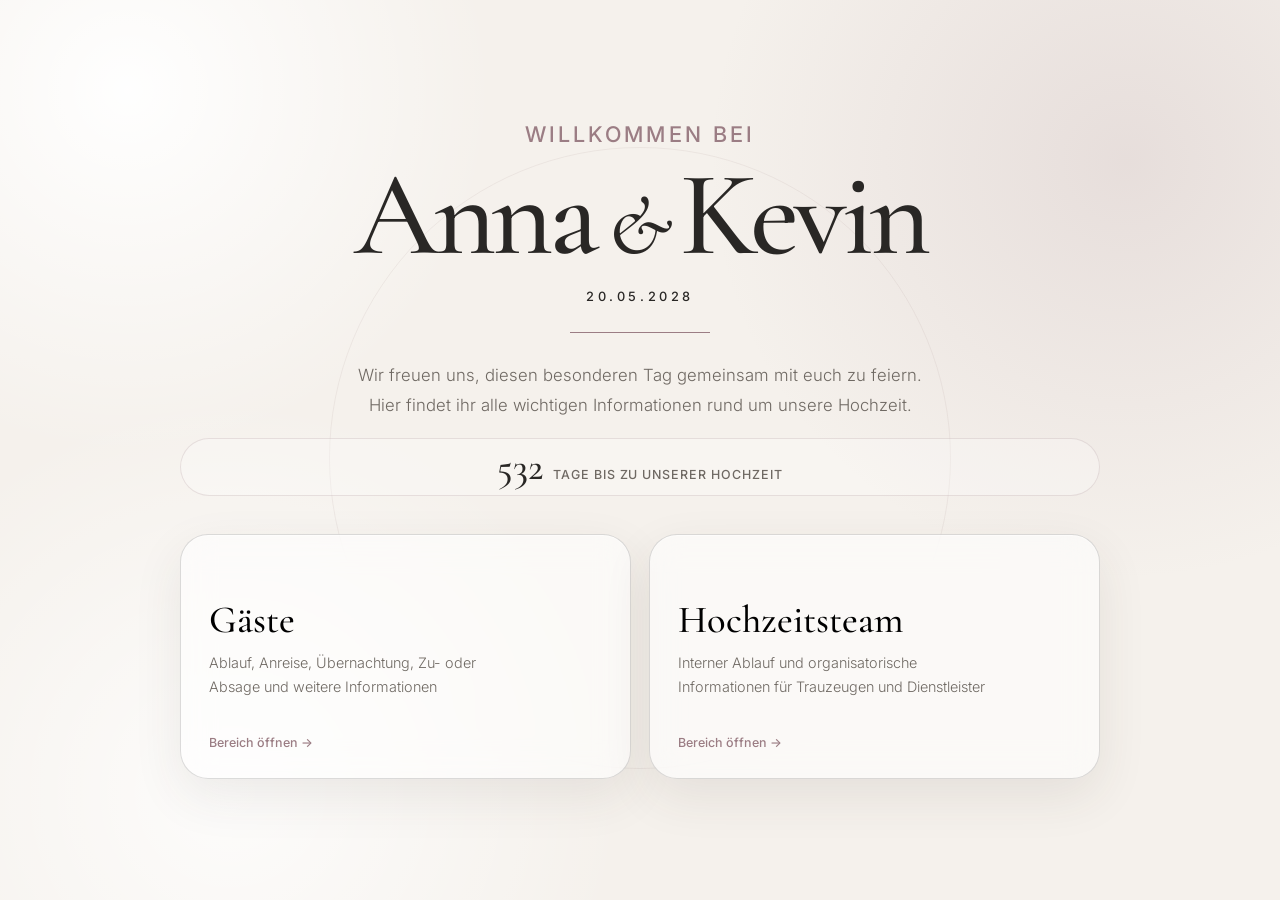
==== commit a843082c: "Polish existing wedding site" ====
--- a/index.html
+++ b/index.html
@@ -8,7 +8,7 @@
   <link rel="preconnect" href="https://fonts.googleapis.com">
   <link rel="preconnect" href="https://fonts.gstatic.com" crossorigin>
   <link href="https://fonts.googleapis.com/css2?family=Cormorant+Garamond:wght@400;500;600&family=Inter:wght@300;400;500&display=swap" rel="stylesheet">
-  <link rel="stylesheet" href="assets/css/style.css?v=4">
+  <link rel="stylesheet" href="assets/css/style.css?v=5">
 </head>
 <body>
   <main class="landing">
@@ -57,4 +57,4 @@
 
   <script src="assets/js/script.js?v=7"></script>
 </body>
-</html>+</html>
--- a/assets/css/style.css
+++ b/assets/css/style.css
@@ -1,945 +1,395 @@
 :root {
-  --paper: #eee7df;
-  --paper-light: #f8f4ef;
-  --ink: #292522;
-  --muted: #766f69;
-  --rose: #9c7278;
-  --rose-dark: #765159;
-  --sage: #8c9484;
-  --line: rgba(41, 37, 34, .16);
-  --white-line: rgba(255, 255, 255, .18);
-  --serif: "Cormorant Garamond", Georgia, serif;
-  --sans: "Inter", Arial, sans-serif;
-}
-
+  --background: #f5f1ec;
+  --surface: rgba(255,255,255,.58);
+  --surface-hover: rgba(255,255,255,.82);
+  --text: #292725;
+  --muted: #6f6963;
+  --accent: #9b7d84;
+  --line: rgba(41,39,37,.16);
+  --shadow: 0 24px 70px rgba(67,55,49,.12);
+  --radius: 28px;
+}
 * { box-sizing: border-box; }
 html { scroll-behavior: smooth; }
 body {
   margin: 0;
   min-width: 320px;
-  color: var(--ink);
-  background: var(--paper-light);
-  font-family: var(--sans);
+  color: var(--text);
+  background:
+    radial-gradient(circle at top right, rgba(174,146,152,.18), transparent 33%),
+    radial-gradient(circle at bottom left, rgba(255,255,255,.9), transparent 35%),
+    var(--background);
+  font-family: "Inter", sans-serif;
   font-weight: 300;
 }
-body::before {
-  position: fixed;
-  z-index: 20;
-  inset: 0;
-  pointer-events: none;
-  opacity: .12;
-  background-image:
-    radial-gradient(circle at 17% 23%, rgba(41,37,34,.22) 0 .4px, transparent .6px),
-    radial-gradient(circle at 71% 63%, rgba(41,37,34,.18) 0 .35px, transparent .55px);
-  background-size: 7px 9px, 11px 13px;
-  content: "";
-}
-button, input, select, textarea { font: inherit; }
-button, a { -webkit-tap-highlight-color: transparent; }
+button,input,select,textarea { font: inherit; }
 a { color: inherit; }
-h1, h2, h3, p { margin-top: 0; }
-h1, h2, h3 { font-family: var(--serif); font-weight: 500; }
-em, i { font-family: var(--serif); font-weight: 400; }
-.sr-only {
-  position: absolute;
-  width: 1px;
-  height: 1px;
-  padding: 0;
-  margin: -1px;
-  overflow: hidden;
-  clip: rect(0, 0, 0, 0);
-  white-space: nowrap;
-  border: 0;
-}
-.eyebrow {
-  margin-bottom: 16px;
-  color: var(--rose-dark);
-  font-size: .74rem;
-  font-weight: 500;
-  letter-spacing: .2em;
-  line-height: 1.4;
+.landing {
+  min-height: 100svh;
+  display: grid;
+  place-items: center;
+  padding: 48px 20px;
+}
+.hero { width: min(100%, 920px); text-align: center; }
+.hero > .eyebrow {
+  margin: 0 0 18px;
+  color: var(--accent);
+  font-size: clamp(1.15rem, 2vw, 1.35rem);
+  font-weight: 500;
+  letter-spacing: .14em;
   text-transform: uppercase;
 }
-
-/* Landing page */
-.landing-body {
-  overflow-x: hidden;
-  background:
-    radial-gradient(circle at 16% 20%, rgba(255,255,255,.72), transparent 28%),
-    radial-gradient(circle at 84% 76%, rgba(173,139,142,.16), transparent 34%),
-    var(--paper);
-}
-.landing {
-  position: relative;
-  display: grid;
-  min-height: calc(100svh - 48px);
-  place-items: center;
-  overflow: hidden;
-  padding: 70px 24px 56px;
-}
-.landing::before,
-.landing::after {
-  position: absolute;
-  width: 120px;
-  height: 340px;
-  opacity: .36;
-  border: 1px solid rgba(118, 81, 89, .32);
-  border-radius: 50%;
-  content: "";
-}
-.landing::before { top: -160px; left: 8%; transform: rotate(38deg); }
-.landing::after { right: 6%; bottom: -180px; transform: rotate(38deg); }
-.landing-orbit {
-  position: absolute;
-  border: 1px solid rgba(118, 81, 89, .14);
-  border-radius: 50%;
-  pointer-events: none;
-}
-.orbit-one { width: 660px; height: 660px; top: 50%; left: 50%; transform: translate(-50%, -52%); }
-.orbit-two { width: 880px; height: 880px; top: 50%; left: 50%; transform: translate(-50%, -52%); }
-.hero {
-  position: relative;
-  z-index: 1;
-  width: min(100%, 860px);
-  text-align: center;
-}
-.monogram {
-  display: inline-flex;
-  width: 72px;
-  height: 72px;
-  align-items: center;
-  justify-content: center;
-  gap: 2px;
-  margin-bottom: 22px;
-  border: 1px solid rgba(118,81,89,.42);
-  border-radius: 50%;
-  color: var(--rose-dark);
-  font-family: var(--serif);
-  font-size: 1.15rem;
-}
-.monogram i { font-size: .86em; }
-.hero > .eyebrow { margin-bottom: 18px; }
-.hero h1 {
+.login-form .eyebrow {
+  margin: 0 0 14px;
+  color: var(--accent);
+  font-size: .82rem;
+  font-weight: 500;
+  letter-spacing: .18em;
+  text-transform: uppercase;
+}
+h1,h2,h3 {
+  margin: 0;
+  font-family: "Cormorant Garamond", serif;
+  font-weight: 500;
+}
+h1 {
   display: flex;
   justify-content: center;
   align-items: baseline;
-  gap: clamp(10px, 2.4vw, 26px);
-  margin-bottom: 24px;
-  font-size: clamp(4.2rem, 12vw, 8.6rem);
-  line-height: .74;
-  letter-spacing: -.055em;
-}
-.hero h1 .ampersand {
-  color: var(--rose-dark);
-  font-size: .62em;
-  font-style: italic;
-}
+  gap: 14px;
+  color: var(--text);
+  font-size: clamp(3.4rem, 11vw, 7.5rem);
+  line-height: .84;
+  letter-spacing: -.04em;
+}
+h1 span,
+h1 .ampersand { color: var(--text) !important; }
+h1 .ampersand { font-size: .7em; font-style: italic; }
 .date {
+  margin: 24px 0 0;
+  font-size: .8rem;
+  font-weight: 500;
+  letter-spacing: .28em;
+}
+.divider {
+  width: 140px;
+  height: 1px;
+  margin: 28px auto;
+  background: var(--accent);
+}
+.intro {
+  max-width: 760px;
+  margin: 0 auto;
+  color: var(--muted);
+  font-size: clamp(.95rem,2.5vw,1.05rem);
+  line-height: 1.75;
+  text-align: center;
+}
+.intro span { display: block; }
+.countdown {
   display: flex;
   justify-content: center;
-  align-items: center;
-  gap: 12px;
-  margin-bottom: 32px;
-  font-size: .73rem;
-  font-weight: 500;
-  letter-spacing: .24em;
-}
-.date i { width: 20px; height: 1px; background: var(--rose); }
-.intro {
-  max-width: 570px;
-  margin: 0 auto;
+  align-items: baseline;
+  gap: 10px;
+  margin-top: 18px;
+}
+.countdown-number {
+  font-family: "Cormorant Garamond", serif;
+  font-size: 2.4rem;
+  font-weight: 500;
+  line-height: 1;
+}
+.countdown-label {
   color: var(--muted);
-  font-family: var(--serif);
-  font-size: clamp(1.35rem, 3vw, 1.72rem);
-  line-height: 1.4;
-}
-.countdown {
-  display: inline-flex;
-  align-items: center;
-  gap: 14px;
-  margin: 26px 0 30px;
-  color: var(--muted);
-  text-align: left;
-}
-.countdown-number {
-  color: var(--ink);
-  font-family: var(--serif);
-  font-size: 3.15rem;
-  line-height: .8;
-}
-.countdown-copy { display: grid; gap: 2px; font-size: .72rem; letter-spacing: .08em; }
-.countdown-label { color: var(--rose-dark); font-weight: 500; text-transform: uppercase; }
-.guest-entry {
+  font-size: .78rem;
+  font-weight: 500;
+  letter-spacing: .08em;
+  text-transform: uppercase;
+}
+.portal-grid {
   display: grid;
-  width: min(100%, 600px);
-  min-height: 170px;
-  margin: 0 auto;
-  padding: 28px 34px;
+  grid-template-columns: repeat(2,minmax(0,1fr));
+  gap: 18px;
+  margin-top: 38px;
+}
+.portal-card {
+  display: flex;
+  min-height: 245px;
+  flex-direction: column;
+  align-items: flex-start;
+  padding: 28px;
   text-align: left;
   cursor: pointer;
-  border: 1px solid rgba(118,81,89,.26);
-  border-radius: 2px;
-  color: var(--ink);
-  background: rgba(255,255,255,.35);
-  box-shadow: 0 26px 70px rgba(73,52,48,.08);
-  transition: transform .25s ease, background .25s ease, box-shadow .25s ease;
-}
-.guest-entry:hover,
-.guest-entry:focus-visible {
-  transform: translateY(-4px);
-  background: rgba(255,255,255,.58);
-  box-shadow: 0 30px 80px rgba(73,52,48,.13);
-  outline: 2px solid transparent;
-}
-.guest-entry-kicker {
-  color: var(--rose-dark);
-  font-size: .68rem;
-  font-weight: 500;
-  letter-spacing: .18em;
-  text-transform: uppercase;
-}
-.guest-entry-title {
-  align-self: center;
-  font-family: var(--serif);
-  font-size: clamp(1.9rem, 4vw, 2.7rem);
-}
-.guest-entry-action {
-  justify-self: end;
-  font-size: .72rem;
-  font-weight: 500;
-  letter-spacing: .05em;
-}
-.team-entry {
-  margin-top: 22px;
-  padding: 8px;
+  border: 1px solid var(--line);
+  border-radius: var(--radius);
+  background: var(--surface);
+  box-shadow: var(--shadow);
+  backdrop-filter: blur(16px);
+  transition: transform .18s ease, background .18s ease, border-color .18s ease;
+}
+.portal-card:hover,.portal-card:focus-visible {
+  transform: translateY(-5px);
+  border-color: rgba(155,125,132,.5);
+  background: var(--surface-hover);
+  outline: none;
+}
+.portal-title { margin-top: 34px; font-family: "Cormorant Garamond",serif; font-size: 2.4rem; font-weight: 500; }
+.portal-description { max-width: 320px; margin-top: 8px; color: var(--muted); font-size: .9rem; line-height: 1.6; }
+.portal-link { margin-top: auto; padding-top: 26px; font-size: .78rem; font-weight: 500; }
+.login-dialog {
+  width: min(calc(100% - 32px),480px);
+  padding: 0;
   border: 0;
-  border-bottom: 1px solid var(--line);
-  color: var(--muted);
+  border-radius: 28px;
+  background: rgba(250,248,245,.97);
+  box-shadow: 0 30px 100px rgba(30,25,22,.3);
+}
+.login-dialog::backdrop { background: rgba(33,29,27,.44); backdrop-filter: blur(8px); }
+.login-form { position: relative; padding: 38px 30px 30px; }
+.close-button {
+  position: absolute;
+  top: 16px;
+  right: 18px;
+  width: 38px;
+  height: 38px;
+  border: 0;
+  border-radius: 999px;
   background: transparent;
   cursor: pointer;
-  font-size: .7rem;
-}
-.team-entry:hover,
-.team-entry:focus-visible { color: var(--ink); outline: none; border-color: var(--rose); }
-.landing-footer {
-  display: flex;
-  height: 48px;
-  align-items: center;
-  justify-content: center;
-  gap: 8px;
-  border-top: 1px solid var(--line);
-  color: var(--muted);
-  font-size: .64rem;
-  letter-spacing: .14em;
-  text-transform: uppercase;
-}
-
-/* Login */
-.login-dialog {
-  width: min(calc(100% - 32px), 480px);
-  padding: 0;
+  font-size: 1.7rem;
+}
+h2 { font-size: 2.6rem; }
+.dialog-text { margin: 12px 0 28px; color: var(--muted); font-size: .92rem; line-height: 1.6; }
+label { display: block; margin-bottom: 8px; font-size: .78rem; font-weight: 500; }
+input,select,textarea {
+  width: 100%;
+  padding: 0 16px;
+  border: 1px solid var(--line);
+  border-radius: 14px;
+  color: var(--text);
+  background: rgba(255,255,255,.76);
+  outline: none;
+}
+input,select { height: 54px; }
+textarea { padding-top: 14px; resize: vertical; }
+input:focus,select:focus,textarea:focus { border-color: var(--accent); box-shadow: 0 0 0 3px rgba(155,125,132,.12); }
+.form-message { min-height: 20px; margin: 8px 0; color: var(--accent); font-size: .8rem; }
+.submit-button {
+  width: 100%;
+  height: 54px;
   border: 0;
-  border-radius: 2px;
-  color: var(--ink);
-  background: var(--paper-light);
-  box-shadow: 0 38px 120px rgba(25,21,19,.35);
-}
-.login-dialog::backdrop { background: rgba(35,28,26,.58); backdrop-filter: blur(8px); }
-.login-form { position: relative; padding: 50px 42px 40px; }
-.close-button {
+  border-radius: 14px;
+  color: white;
+  background: var(--text);
+  cursor: pointer;
+  font-weight: 500;
+}
+
+/* Gästeseite */
+.guest-page { width: min(100% - 32px, 1120px); margin: 0 auto; padding: 34px 0 80px; }
+.guest-hero { position: relative; padding: 42px 0 36px; text-align: center; }
+.back-link { position: absolute; left: 0; top: 8px; color: var(--muted); font-size: .8rem; text-decoration: none; }
+.back-link:hover { color: var(--text); }
+.guest-kicker { margin: 0 0 10px; color: var(--accent); font-size: .82rem; font-weight: 500; letter-spacing: .18em; text-transform: uppercase; }
+.guest-title { display: block; font-size: clamp(3.4rem, 8vw, 6.8rem); line-height: .95; }
+.guest-subtitle { margin: 20px 0 0; color: var(--muted); font-size: .85rem; font-weight: 500; letter-spacing: .14em; text-transform: uppercase; }
+.info-grid { display: grid; grid-template-columns: repeat(3,minmax(0,1fr)); gap: 18px; margin-top: 28px; }
+.info-card,.unplugged-banner,.accordion-list > details { border: 1px solid var(--line); background: var(--surface); box-shadow: var(--shadow); backdrop-filter: blur(16px); }
+.info-card { min-height: 250px; padding: 28px; border-radius: var(--radius); }
+.info-label { color: var(--accent); font-size: .72rem; font-weight: 500; letter-spacing: .14em; text-transform: uppercase; }
+.info-card h2 { margin-top: 18px; font-size: 2rem; line-height: 1.05; }
+.info-card p { margin: 14px 0 0; color: var(--muted); font-size: .92rem; line-height: 1.65; }
+.info-card strong,.accordion-content strong { color: var(--text); }
+.info-note { padding-top: 14px; border-top: 1px solid var(--line); }
+.unplugged-banner { display: grid; grid-template-columns: .75fr 1.75fr; gap: 30px; align-items: center; margin-top: 18px; padding: 28px 32px; border-radius: var(--radius); }
+.unplugged-banner h2 { margin-top: 8px; font-size: 2.5rem; }
+.unplugged-banner p { margin: 0; color: var(--muted); line-height: 1.7; }
+.accordion-list { display: grid; gap: 14px; margin-top: 30px; }
+.accordion-list > details { border-radius: 22px; overflow: hidden; }
+.accordion-list > details > summary { display: flex; justify-content: space-between; align-items: center; padding: 24px 28px; cursor: pointer; list-style: none; font-family: "Cormorant Garamond",serif; font-size: 2rem; font-weight: 500; }
+.accordion-list > details > summary::-webkit-details-marker,.faq-list details > summary::-webkit-details-marker { display: none; }
+.summary-icon { font-family: "Inter",sans-serif; font-size: 1.6rem; font-weight: 300; transition: transform .2s ease; }
+.accordion-list > details[open] > summary .summary-icon { transform: rotate(45deg); }
+.accordion-content { padding: 0 28px 30px; color: var(--muted); line-height: 1.75; }
+.accordion-content h3 { color: var(--text); font-size: 2rem; }
+.location-block { display: grid; grid-template-columns: .9fr 1.4fr; gap: 26px; align-items: stretch; }
+.location-block + .location-block { margin-top: 34px; padding-top: 34px; border-top: 1px solid var(--line); }
+.map-frame { width: 100%; min-height: 330px; border: 0; border-radius: 18px; }
+.button-row { display: flex; flex-wrap: wrap; gap: 10px; margin-top: 18px; }
+.text-button { display: inline-flex; min-height: 44px; align-items: center; justify-content: center; padding: 0 18px; border-radius: 12px; background: var(--text); color: #fff; text-decoration: none; font-size: .82rem; font-weight: 500; }
+.text-button.secondary { border: 1px solid var(--line); background: transparent; color: var(--text); }
+.guest-form { margin-top: 24px; padding: 24px; border: 1px solid var(--line); border-radius: 18px; background: rgba(255,255,255,.34); }
+.form-grid { display: grid; grid-template-columns: repeat(2,minmax(0,1fr)); gap: 18px; }
+.form-grid label { margin: 0; color: var(--text); }
+.full-width { grid-column: 1/-1; }
+.form-submit { width: auto; min-width: 220px; margin-top: 20px; padding: 0 24px; }
+.form-status { margin: 12px 0 0; font-size: .78rem; }
+.contact-grid { display: grid; grid-template-columns: repeat(2,minmax(0,1fr)); gap: 16px; margin-bottom: 22px; }
+.contact-card { padding: 22px; border: 1px solid var(--line); border-radius: 16px; background: rgba(255,255,255,.36); }
+.contact-card h3 { margin-top: 8px; }
+.faq-list { display: grid; gap: 10px; }
+.faq-list details { border: 1px solid var(--line); border-radius: 14px; background: rgba(255,255,255,.3); overflow: hidden; }
+.faq-list details > summary { padding: 16px 18px; cursor: pointer; list-style: none; color: var(--text); font-weight: 500; }
+.faq-list details > div { padding: 0 18px 18px; }
+.faq-list p { margin: 10px 0 0; }
+
+@media (max-width:900px) {
+  .info-grid { grid-template-columns: 1fr; }
+  .info-card { min-height: 0; }
+  .unplugged-banner,.location-block { grid-template-columns: 1fr; }
+}
+@media (max-width:680px) {
+  .landing { align-items: start; padding-top: 76px; }
+  h1 { flex-wrap: wrap; gap: 7px; }
+  .countdown { flex-direction: column; align-items: center; gap: 4px; }
+  .portal-grid { grid-template-columns: 1fr; margin-top: 36px; }
+  .portal-card { min-height: 205px; }
+  .guest-page { width: min(100% - 22px,1120px); padding-top: 20px; }
+  .guest-hero { padding-top: 50px; }
+  .back-link { top: 0; }
+  .guest-subtitle { line-height: 1.6; }
+  .unplugged-banner { padding: 24px; }
+  .accordion-list > details > summary { padding: 20px; font-size: 1.65rem; }
+  .accordion-content { padding: 0 20px 24px; }
+  .form-grid,.contact-grid { grid-template-columns: 1fr; }
+  .full-width { grid-column: auto; }
+  .form-submit { width: 100%; }
+  .map-frame { min-height: 260px; }
+}
+
+/* Behutsamer visueller Feinschliff */
+body {
+  background:
+    radial-gradient(circle at 10% 10%, rgba(255,255,255,.96), transparent 26%),
+    radial-gradient(circle at 88% 18%, rgba(174,146,152,.2), transparent 31%),
+    radial-gradient(circle at 18% 88%, rgba(255,255,255,.8), transparent 30%),
+    var(--background);
+}
+
+.hero {
+  position: relative;
+}
+
+.hero::before {
   position: absolute;
-  top: 14px;
-  right: 17px;
-  width: 40px;
-  height: 40px;
-  border: 0;
-  color: var(--muted);
-  background: transparent;
-  cursor: pointer;
-  font-family: var(--serif);
-  font-size: 1.8rem;
-}
-.dialog-eyebrow {
-  margin-bottom: 12px;
-  color: var(--rose-dark);
-  font-size: .67rem;
-  font-weight: 500;
-  letter-spacing: .18em;
-  text-transform: uppercase;
-}
-.login-form h2 { margin-bottom: 12px; font-size: 2.8rem; line-height: 1; }
-.dialog-text { margin-bottom: 28px; color: var(--muted); font-size: .88rem; line-height: 1.65; }
-.login-form label { display: block; margin-bottom: 8px; font-size: .72rem; font-weight: 500; }
-input, select, textarea {
-  width: 100%;
-  border: 1px solid var(--line);
-  border-radius: 1px;
-  color: var(--ink);
-  background: rgba(255,255,255,.68);
-  outline: none;
-}
-input, select { height: 54px; padding: 0 15px; }
-textarea { padding: 14px 15px; resize: vertical; }
-input:focus, select:focus, textarea:focus {
-  border-color: var(--rose);
-  box-shadow: 0 0 0 3px rgba(156,114,120,.12);
-}
-.form-message { min-height: 20px; margin: 8px 0; color: var(--rose-dark); font-size: .75rem; }
-.submit-button {
-  min-height: 54px;
-  padding: 0 28px;
-  border: 1px solid var(--ink);
-  border-radius: 1px;
-  color: #fff;
-  background: var(--ink);
-  cursor: pointer;
-  font-size: .76rem;
-  font-weight: 500;
-  letter-spacing: .05em;
-  transition: background .2s ease, color .2s ease;
-}
-.submit-button:hover,
-.submit-button:focus-visible { color: var(--ink); background: transparent; outline: none; }
-.login-form .submit-button { width: 100%; }
-
-/* Shared guest layout */
-.site-header {
-  position: sticky;
-  z-index: 10;
-  top: 0;
-  display: grid;
-  grid-template-columns: 1fr auto 1fr;
-  height: 76px;
-  align-items: center;
-  padding: 0 clamp(20px, 4vw, 64px);
-  border-bottom: 1px solid var(--line);
-  background: rgba(248,244,239,.9);
-  backdrop-filter: blur(16px);
-}
-.brand {
-  display: inline-flex;
-  width: 44px;
-  height: 44px;
-  align-items: center;
-  justify-content: center;
-  gap: 1px;
-  border: 1px solid var(--line);
+  z-index: -1;
+  top: 4%;
+  left: 50%;
+  width: min(72vw, 620px);
+  aspect-ratio: 1;
+  transform: translateX(-50%);
+  border: 1px solid rgba(155,125,132,.11);
   border-radius: 50%;
-  font-family: var(--serif);
-  font-size: .8rem;
-  text-decoration: none;
-}
-.brand i { font-size: .8em; }
-.desktop-nav { display: flex; align-items: center; gap: 30px; }
-.desktop-nav a,
-.header-rsvp {
-  font-size: .68rem;
-  font-weight: 500;
-  letter-spacing: .08em;
-  text-decoration: none;
-  text-transform: uppercase;
-}
-.desktop-nav a { color: var(--muted); }
-.desktop-nav a:hover { color: var(--ink); }
-.header-rsvp { justify-self: end; padding-bottom: 4px; border-bottom: 1px solid var(--rose); }
-.guest-hero {
-  display: grid;
-  min-height: calc(100svh - 76px);
-  place-content: center;
-  padding: 90px 24px;
-  text-align: center;
-  background:
-    radial-gradient(circle at 25% 20%, rgba(255,255,255,.9), transparent 30%),
-    radial-gradient(circle at 76% 80%, rgba(156,114,120,.12), transparent 32%),
-    var(--paper);
-}
-.guest-hero h1 {
-  margin-bottom: 30px;
-  font-size: clamp(4.2rem, 10vw, 8.5rem);
-  line-height: .78;
-  letter-spacing: -.055em;
-}
-.guest-hero h1 em { color: var(--rose-dark); }
-.guest-lead {
-  max-width: 590px;
-  margin: 0 auto;
-  color: var(--muted);
-  font-family: var(--serif);
-  font-size: clamp(1.35rem, 2.5vw, 1.7rem);
-  line-height: 1.45;
-}
-.hero-scroll {
-  display: grid;
-  justify-items: center;
-  gap: 9px;
-  margin-top: 70px;
-  color: var(--muted);
-  font-size: .6rem;
-  font-weight: 500;
-  letter-spacing: .18em;
-  text-transform: uppercase;
-}
-.hero-scroll span { width: 1px; height: 42px; background: var(--rose); }
-.essentials,
-.day-section,
-.details-section,
-.faq-section {
-  padding: clamp(80px, 10vw, 140px) clamp(22px, 6vw, 96px);
-}
-.section-heading {
-  display: grid;
-  grid-template-columns: 60px 1fr;
-  gap: 24px;
-  width: min(100%, 1180px);
-  margin: 0 auto 60px;
-}
-.section-number {
-  padding-top: 7px;
-  color: var(--rose-dark);
-  font-family: var(--serif);
-  font-size: 1rem;
-}
-.section-heading .eyebrow { margin-bottom: 10px; }
-.section-heading h2 {
-  margin-bottom: 0;
-  font-size: clamp(3rem, 6vw, 5.7rem);
-  line-height: .9;
-  letter-spacing: -.035em;
-}
-.essential-grid {
-  display: grid;
-  grid-template-columns: repeat(3, 1fr);
-  width: min(100%, 1180px);
-  margin: 0 auto;
-  border-top: 1px solid var(--line);
-}
-.essential-grid article {
-  min-height: 330px;
-  padding: 36px clamp(24px, 3vw, 44px);
-  border-right: 1px solid var(--line);
-}
-.essential-grid article:last-child { border-right: 0; }
-.essential-label {
-  color: var(--rose-dark);
-  font-size: .66rem;
-  font-weight: 500;
-  letter-spacing: .18em;
-  text-transform: uppercase;
-}
-.essential-grid h3 {
-  margin: 76px 0 20px;
-  font-size: clamp(2.1rem, 3.4vw, 3.25rem);
-  line-height: .95;
-}
-.essential-grid p { margin: 0; color: var(--muted); font-size: .84rem; line-height: 1.7; }
-
-/* Unplugged */
-.unplugged {
+  content: "";
+  pointer-events: none;
+}
+
+.countdown {
+  padding: 9px 16px;
+  border: 1px solid rgba(155,125,132,.2);
+  border-radius: 999px;
+  background: rgba(255,255,255,.28);
+}
+
+.portal-card,
+.info-card,
+.unplugged-banner,
+.accordion-list > details {
+  box-shadow:
+    0 18px 50px rgba(67,55,49,.09),
+    inset 0 1px 0 rgba(255,255,255,.5);
+}
+
+.portal-card {
   position: relative;
   overflow: hidden;
-  padding: clamp(90px, 12vw, 170px) clamp(24px, 8vw, 120px);
-  color: #f8f3ed;
-  background: #292421;
-  text-align: center;
-}
-.unplugged::before {
+}
+
+.portal-card::before {
   position: absolute;
-  inset: 22px;
-  pointer-events: none;
-  border: 1px solid var(--white-line);
+  top: 0;
+  right: 28px;
+  left: 28px;
+  height: 2px;
+  transform: scaleX(0);
+  transform-origin: left;
+  background: var(--accent);
   content: "";
-}
-.unplugged-mark {
-  position: absolute;
-  top: -110px;
-  left: 50%;
-  transform: translateX(-50%);
-  color: rgba(255,255,255,.035);
-  font-family: var(--serif);
-  font-size: 34rem;
-  line-height: 1;
-}
-.unplugged > *:not(.unplugged-mark) { position: relative; }
-.unplugged .eyebrow { color: #cbaeb2; }
-.unplugged h2 {
-  margin-bottom: 34px;
-  font-size: clamp(3.5rem, 8vw, 7.5rem);
-  line-height: .84;
-  letter-spacing: -.04em;
-}
-.unplugged h2 em { color: #d1b4b8; }
-.unplugged-statement {
-  max-width: 780px;
-  margin: 0 auto 54px;
-  color: #fff;
-  font-size: clamp(1.15rem, 2.5vw, 1.55rem);
-  font-weight: 400;
-  line-height: 1.55;
-}
-.unplugged-explanation {
-  display: grid;
-  grid-template-columns: repeat(2, 1fr);
-  gap: 60px;
-  max-width: 880px;
-  margin: 0 auto;
-  padding-top: 34px;
-  border-top: 1px solid var(--white-line);
-  color: rgba(255,255,255,.68);
-  text-align: left;
-}
-.unplugged-explanation p { margin: 0; font-size: .82rem; line-height: 1.8; }
-
-/* Guest timeline */
-.day-section { background: var(--paper); }
-.guest-timeline { width: min(100%, 1020px); margin: 0 auto; }
-.guest-timeline article {
-  display: grid;
-  grid-template-columns: 150px 1fr;
-  gap: 56px;
-  padding: 36px 0;
-  border-top: 1px solid var(--line);
-}
-.guest-timeline article:last-child { border-bottom: 1px solid var(--line); }
-.guest-timeline time {
-  color: var(--rose-dark);
-  font-family: var(--serif);
-  font-size: 2rem;
-}
-.guest-timeline article > div > span {
-  color: var(--rose-dark);
-  font-size: .64rem;
-  font-weight: 500;
-  letter-spacing: .18em;
-  text-transform: uppercase;
-}
-.guest-timeline h3 { margin: 8px 0 9px; font-size: clamp(1.9rem, 3vw, 2.7rem); line-height: 1; }
-.guest-timeline p { max-width: 600px; margin: 0; color: var(--muted); font-size: .84rem; line-height: 1.7; }
-.guest-timeline .timeline-focus {
-  margin: 0 -30px;
-  padding: 40px 30px;
-  border-color: transparent;
-  color: #fff;
-  background: var(--rose-dark);
-}
-.guest-timeline .timeline-focus time,
-.guest-timeline .timeline-focus div > span { color: #e5cdd0; }
-.guest-timeline .timeline-focus p { color: rgba(255,255,255,.76); }
-.soft-note {
-  margin: 36px auto 0;
-  color: var(--muted);
-  font-family: var(--serif);
-  font-size: 1.35rem;
-  text-align: center;
-}
-
-/* Details */
-.details-section { background: var(--paper-light); }
-.editorial-accordion {
-  width: min(100%, 1180px);
-  margin: 0 auto;
-  border-top: 1px solid var(--line);
-}
-.editorial-accordion > details { border-bottom: 1px solid var(--line); scroll-margin-top: 90px; }
-.editorial-accordion summary,
-.faq-list summary,
-.team-accordion summary {
-  cursor: pointer;
-  list-style: none;
-}
-.editorial-accordion summary::-webkit-details-marker,
-.faq-list summary::-webkit-details-marker,
-.team-accordion summary::-webkit-details-marker { display: none; }
-.editorial-accordion summary {
-  display: grid;
-  grid-template-columns: 60px 1fr 40px;
-  gap: 24px;
-  align-items: center;
-  padding: 30px 0;
-}
-.editorial-accordion summary span { color: var(--rose-dark); font-family: var(--serif); }
-.editorial-accordion summary strong { font-family: var(--serif); font-size: clamp(1.9rem, 3vw, 2.75rem); font-weight: 500; }
-.editorial-accordion summary i,
-.faq-list summary i,
-.team-accordion summary i { justify-self: end; font-family: var(--sans); font-size: 1.4rem; font-style: normal; font-weight: 300; }
-.detail-content {
-  display: grid;
-  grid-template-columns: .8fr 1.2fr;
-  gap: 64px;
-  padding: 16px 0 54px 84px;
-}
-.detail-content.single { grid-template-columns: 1fr; }
-.detail-copy h3 { margin-bottom: 14px; font-size: 2.4rem; line-height: 1; }
-.detail-copy p,
-.detail-content > p { max-width: 620px; color: var(--muted); font-size: .84rem; line-height: 1.75; }
-.map-frame { width: 100%; min-height: 320px; border: 0; filter: grayscale(.25) saturate(.7); }
-.text-link {
-  display: inline-block;
-  margin-top: 12px;
-  padding-bottom: 4px;
-  border-bottom: 1px solid var(--rose);
-  font-size: .72rem;
-  font-weight: 500;
-  text-decoration: none;
-}
-.link-row { display: flex; flex-wrap: wrap; gap: 28px; }
-.contact-pair { display: grid; grid-template-columns: repeat(2, 1fr); gap: 20px; }
-.contact-pair article { padding: 25px; border: 1px solid var(--line); }
-.contact-pair span { color: var(--rose-dark); font-size: .65rem; font-weight: 500; letter-spacing: .13em; text-transform: uppercase; }
-.contact-pair h3 { margin: 14px 0 0; font-size: 2rem; }
-
-/* RSVP */
-.rsvp-section {
-  display: grid;
-  grid-template-columns: .72fr 1.28fr;
-  gap: clamp(50px, 7vw, 110px);
-  padding: clamp(90px, 11vw, 150px) clamp(22px, 7vw, 110px);
-  color: #f7f1eb;
-  background: var(--rose-dark);
-  scroll-margin-top: 76px;
-}
-.rsvp-intro { position: sticky; top: 125px; align-self: start; }
-.rsvp-intro .eyebrow { color: #e0c5c8; }
-.rsvp-intro h2 { margin-bottom: 26px; font-size: clamp(3.5rem, 7vw, 6.2rem); line-height: .85; }
-.rsvp-intro > p:last-child { max-width: 410px; color: rgba(255,255,255,.72); line-height: 1.75; }
-.rsvp-intro strong { color: #fff; font-weight: 500; }
-.rsvp-form { border-top: 1px solid var(--white-line); }
-.form-section {
-  display: grid;
-  grid-template-columns: 48px 1fr;
-  gap: 24px;
-  padding: 38px 0 46px;
-  border-bottom: 1px solid var(--white-line);
-}
-.form-step { color: #e0c5c8; font-family: var(--serif); }
-.form-fields { display: grid; gap: 22px; }
-.form-fields h3 { margin-bottom: 8px; font-size: 2.25rem; }
-.form-fields label { display: grid; gap: 8px; color: rgba(255,255,255,.84); font-size: .72rem; font-weight: 400; }
-.form-fields label small { color: rgba(255,255,255,.5); font-size: .65rem; }
-.form-fields input,
-.form-fields select,
-.form-fields textarea {
-  border-color: rgba(255,255,255,.23);
-  color: #fff;
-  background: rgba(255,255,255,.07);
-}
-.form-fields input:focus,
-.form-fields select:focus,
-.form-fields textarea:focus { border-color: rgba(255,255,255,.65); box-shadow: 0 0 0 3px rgba(255,255,255,.08); }
-.form-fields select option { color: var(--ink); }
-.choice-group { display: grid; grid-template-columns: repeat(2, 1fr); gap: 12px; margin: 0; padding: 0; border: 0; }
-.choice-group label { display: block; cursor: pointer; }
-.choice-group input { position: absolute; opacity: 0; pointer-events: none; }
-.choice-group span {
-  display: flex;
-  min-height: 54px;
-  align-items: center;
-  justify-content: center;
-  padding: 10px;
-  border: 1px solid rgba(255,255,255,.23);
-  color: rgba(255,255,255,.75);
-  transition: border-color .2s ease, background .2s ease;
-}
-.choice-group input:checked + span { border-color: #fff; color: var(--rose-dark); background: #fff; }
-.choice-group input:focus-visible + span { outline: 2px solid #fff; outline-offset: 3px; }
-.rsvp-submit { display: flex; align-items: center; gap: 28px; padding-top: 32px; }
-.rsvp-submit .form-status { flex: 1; margin: 0; color: rgba(255,255,255,.58); font-size: .7rem; line-height: 1.6; }
-.rsvp-submit .form-status.is-success { color: #fff; }
-.rsvp-submit .submit-button { flex: 0 0 auto; border-color: #fff; color: var(--rose-dark); background: #fff; }
-.rsvp-submit .submit-button:hover { color: #fff; background: transparent; }
-
-/* FAQ/footer */
-.faq-section { background: var(--paper); }
-.faq-list { width: min(100%, 980px); margin: 0 auto; border-top: 1px solid var(--line); }
-.faq-list details { border-bottom: 1px solid var(--line); }
-.faq-list summary { display: grid; grid-template-columns: 1fr 30px; gap: 20px; align-items: center; padding: 25px 0; }
-.faq-list summary strong { font-family: var(--serif); font-size: clamp(1.5rem, 2.5vw, 2rem); font-weight: 500; }
-.faq-list details > div { max-width: 700px; padding: 0 0 28px; color: var(--muted); font-size: .85rem; line-height: 1.8; }
-.faq-list p { margin: 0; }
-.guest-footer {
-  display: grid;
-  min-height: 390px;
-  place-content: center;
-  color: #fff;
-  background: var(--ink);
-  text-align: center;
-}
-.guest-footer p { margin-bottom: 12px; color: rgba(255,255,255,.58); font-size: .72rem; letter-spacing: .14em; text-transform: uppercase; }
-.guest-footer strong { font-family: var(--serif); font-size: clamp(3.2rem, 7vw, 5.5rem); font-weight: 500; line-height: .9; }
-.guest-footer strong i { color: #d0b3b7; }
-.guest-footer > span { margin-top: 24px; color: rgba(255,255,255,.58); font-size: .65rem; letter-spacing: .18em; text-transform: uppercase; }
-
-/* Team */
-.team-body { color: #eae3dc; background: #24211f; }
-.team-body::before { opacity: .08; }
-.team-header {
-  position: sticky;
-  z-index: 10;
-  top: 0;
-  display: grid;
-  grid-template-columns: 1fr auto 1fr;
-  height: 80px;
-  align-items: center;
-  padding: 0 clamp(20px, 4vw, 62px);
-  border-bottom: 1px solid var(--white-line);
-  background: rgba(36,33,31,.92);
-  backdrop-filter: blur(16px);
-}
-.brand-light { border-color: var(--white-line); }
-.team-header > div { display: grid; justify-items: center; gap: 3px; }
-.team-header > div span { color: #b7aba3; font-size: .58rem; letter-spacing: .17em; text-transform: uppercase; }
-.team-header > div strong { font-family: var(--serif); font-size: 1.2rem; font-weight: 500; }
-.team-header > a:last-child { justify-self: end; font-size: .68rem; text-decoration: none; }
-.team-header > a b {
-  display: inline-grid;
-  width: 26px;
-  height: 26px;
-  margin-left: 8px;
-  place-items: center;
-  border-radius: 50%;
-  color: var(--ink);
-  background: #d4b6ba;
-  font-size: .62rem;
-}
-.team-main { width: min(100% - 44px, 1280px); margin: 0 auto; }
-.team-intro {
-  display: grid;
-  grid-template-columns: 1.15fr .55fr;
-  gap: 90px;
-  align-items: end;
-  padding: clamp(85px, 11vw, 150px) 0 90px;
-}
-.team-intro .eyebrow,
-.team-section-heading .eyebrow { color: #d0adb2; }
-.team-intro h1 { margin: 0; font-size: clamp(4rem, 8vw, 7rem); line-height: .8; letter-spacing: -.04em; }
-.team-intro h1 em { color: #d0adb2; }
-.team-intro > p { margin: 0; color: #aaa09a; font-size: .84rem; line-height: 1.8; }
-.team-nav {
-  display: flex;
-  overflow-x: auto;
-  border-top: 1px solid var(--white-line);
-  border-bottom: 1px solid var(--white-line);
-  scrollbar-width: none;
-}
-.team-nav::-webkit-scrollbar { display: none; }
-.team-nav a {
-  flex: 1 0 auto;
-  padding: 20px;
-  border-right: 1px solid var(--white-line);
-  color: #b7ada7;
-  font-size: .65rem;
-  font-weight: 500;
-  letter-spacing: .08em;
-  text-align: center;
-  text-decoration: none;
-  text-transform: uppercase;
-}
-.team-nav a:last-child { border-right: 0; }
-.team-nav a:hover { color: #fff; background: rgba(255,255,255,.035); }
-.team-status {
-  display: grid;
-  grid-template-columns: repeat(4, 1fr);
-  margin-top: 36px;
-  border: 1px solid var(--white-line);
-}
-.team-status article { display: grid; min-height: 180px; align-content: space-between; padding: 24px; border-right: 1px solid var(--white-line); }
-.team-status article:last-child { border: 0; }
-.team-status span { color: #b9aea7; font-size: .62rem; letter-spacing: .15em; text-transform: uppercase; }
-.team-status strong { align-self: end; font-family: var(--serif); font-size: 2.25rem; font-weight: 500; }
-.team-status small { color: #9d938d; font-size: .66rem; }
-.open-section,
-.schedule-section,
-.roles-section,
-.contacts-section,
-.team-details { padding: 110px 0 20px; scroll-margin-top: 90px; }
-.team-section-heading {
-  display: grid;
-  grid-template-columns: 1fr 330px;
-  gap: 60px;
-  align-items: end;
-  margin-bottom: 50px;
-}
-.team-section-heading .eyebrow { margin-bottom: 10px; }
-.team-section-heading h2 { margin: 0; font-size: clamp(3rem, 5vw, 5rem); line-height: .85; }
-.team-section-heading > p { margin: 0; color: #9e948e; font-size: .76rem; line-height: 1.7; }
-.open-grid { display: grid; grid-template-columns: repeat(3, 1fr); gap: 14px; }
-.open-grid article {
-  display: flex;
-  min-height: 260px;
-  flex-direction: column;
-  padding: 25px;
-  border: 1px solid var(--white-line);
-  background: rgba(255,255,255,.025);
-}
-.open-grid .priority-high { border-top: 3px solid #d0adb2; background: rgba(208,173,178,.06); }
-.status-pill {
-  align-self: flex-start;
-  padding: 6px 9px;
-  border: 1px solid var(--white-line);
-  border-radius: 999px;
-  color: #c9bab2;
-  font-size: .56rem;
-  font-weight: 500;
-  letter-spacing: .11em;
-  text-transform: uppercase;
-}
-.open-grid h3 { margin: 32px 0 10px; font-size: 2rem; line-height: 1; }
-.open-grid p { margin-bottom: 24px; color: #aba19a; font-size: .74rem; line-height: 1.7; }
-.open-grid small { margin-top: auto; color: #d0adb2; font-size: .62rem; }
-.team-schedule { border-top: 1px solid var(--white-line); }
-.team-schedule article {
-  display: grid;
-  grid-template-columns: 125px 1fr 90px;
-  gap: 35px;
-  align-items: center;
-  min-height: 150px;
-  padding: 24px;
-  border-bottom: 1px solid var(--white-line);
-}
-.team-schedule time { color: #d0adb2; font-family: var(--serif); font-size: 1.8rem; }
-.team-schedule div > span { color: #b7aba4; font-size: .58rem; font-weight: 500; letter-spacing: .15em; text-transform: uppercase; }
-.team-schedule h3 { margin: 6px 0 5px; font-size: 1.85rem; }
-.team-schedule p { margin: 0; color: #9e948e; font-size: .72rem; line-height: 1.6; }
-.team-schedule article > b {
-  justify-self: end;
-  padding: 6px 9px;
-  border: 1px solid rgba(208,173,178,.34);
-  border-radius: 999px;
-  color: #d0adb2;
-  font-size: .55rem;
-  font-weight: 500;
-  text-transform: uppercase;
-}
-.team-schedule article > b.confirmed { border-color: rgba(160,179,151,.35); color: #a7b99f; }
-.team-schedule .schedule-highlight { margin: 0 -15px; padding-right: 39px; padding-left: 39px; border: 0; background: #6f4c53; }
-.schedule-highlight p { color: rgba(255,255,255,.65); }
-.schedule-highlight time,
-.schedule-highlight div > span,
-.schedule-highlight article > b { color: #ead7d9; }
-.role-table { border-top: 1px solid var(--white-line); }
-.role-row {
-  display: grid;
-  grid-template-columns: 180px 1fr 100px;
-  gap: 25px;
-  align-items: center;
-  padding: 22px 12px;
-  border-bottom: 1px solid var(--white-line);
-  color: #a99f98;
-  font-size: .74rem;
-}
-.role-row strong { color: #fff; font-family: var(--serif); font-size: 1.5rem; font-weight: 500; }
-.role-row b { justify-self: end; color: #d0adb2; font-size: .58rem; font-weight: 500; text-transform: uppercase; }
-.role-head { color: #d0adb2; font-size: .58rem; letter-spacing: .14em; text-transform: uppercase; }
-.team-contact-grid { display: grid; grid-template-columns: repeat(3, 1fr); gap: 14px; }
-.team-contact-grid article { min-height: 210px; padding: 25px; border: 1px solid var(--white-line); }
-.team-contact-grid span { color: #d0adb2; font-size: .58rem; font-weight: 500; letter-spacing: .14em; text-transform: uppercase; }
-.team-contact-grid h3 { margin: 48px 0 8px; font-size: 2rem; }
-.team-contact-grid p,
-.team-contact-grid a { color: #a99f98; font-size: .7rem; line-height: 1.6; }
-.team-accordion { border-top: 1px solid var(--white-line); }
-.team-accordion > details { border-bottom: 1px solid var(--white-line); }
-.team-accordion summary { display: grid; grid-template-columns: 1fr 30px; align-items: center; padding: 26px 0; }
-.team-accordion summary strong { font-family: var(--serif); font-size: 2rem; font-weight: 500; }
-.team-detail-grid { display: grid; grid-template-columns: repeat(2, 1fr); gap: 12px; padding: 0 0 36px; }
-.team-detail-grid p { display: grid; gap: 8px; margin: 0; padding: 20px; border: 1px solid var(--white-line); }
-.team-detail-grid b { color: #d0adb2; font-size: .6rem; font-weight: 500; letter-spacing: .12em; text-transform: uppercase; }
-.team-detail-grid span { color: #aaa09a; font-size: .72rem; line-height: 1.65; }
-.team-footer {
-  display: flex;
-  width: min(100% - 44px, 1280px);
-  min-height: 180px;
-  align-items: center;
-  justify-content: space-between;
-  margin: 100px auto 0;
-  border-top: 1px solid var(--white-line);
-  color: #9e948e;
-  font-size: .65rem;
-}
-.team-footer strong { color: #fff; font-family: var(--serif); font-size: 1.4rem; font-weight: 500; }
-
-@media (max-width: 980px) {
-  .essential-grid { grid-template-columns: 1fr; }
-  .essential-grid article { min-height: 0; border-right: 0; border-bottom: 1px solid var(--line); }
-  .essential-grid h3 { margin-top: 38px; }
-  .detail-content { grid-template-columns: 1fr; padding-left: 0; }
-  .rsvp-section { grid-template-columns: 1fr; }
-  .rsvp-intro { position: static; }
-  .team-intro { grid-template-columns: 1fr; gap: 40px; }
-  .team-status { grid-template-columns: repeat(2, 1fr); }
-  .team-status article:nth-child(2) { border-right: 0; }
-  .team-status article:nth-child(-n+2) { border-bottom: 1px solid var(--white-line); }
-  .open-grid, .team-contact-grid { grid-template-columns: repeat(2, 1fr); }
-}
-
-@media (max-width: 700px) {
-  .landing { min-height: calc(100svh - 42px); padding: 46px 17px 34px; }
-  .orbit-one { width: 500px; height: 500px; }
-  .orbit-two { display: none; }
-  .monogram { width: 58px; height: 58px; margin-bottom: 18px; }
-  .hero h1 { flex-wrap: wrap; gap: 3px 8px; margin-bottom: 20px; font-size: clamp(3.7rem, 19vw, 5.4rem); }
-  .hero h1 .ampersand { font-size: .5em; }
-  .intro { font-size: 1.18rem; }
-  .countdown { margin: 20px 0 24px; }
-  .countdown-number { font-size: 2.7rem; }
-  .guest-entry { min-height: 155px; padding: 23px; }
-  .guest-entry-title { font-size: 1.85rem; }
-  .landing-footer { height: 42px; }
-  .login-form { padding: 46px 25px 28px; }
-  .site-header { grid-template-columns: 1fr 1fr; height: 68px; padding: 0 17px; }
-  .desktop-nav { display: none; }
-  .header-rsvp { font-size: .61rem; }
-  .guest-hero { min-height: calc(92svh - 68px); padding: 75px 20px; }
-  .guest-hero h1 { font-size: clamp(4rem, 21vw, 6rem); }
-  .guest-lead { font-size: 1.2rem; }
-  .hero-scroll { margin-top: 50px; }
-  .essentials, .day-section, .details-section, .faq-section { padding: 78px 18px; }
-  .section-heading { grid-template-columns: 34px 1fr; gap: 12px; margin-bottom: 42px; }
-  .section-heading h2 { font-size: 3.2rem; }
-  .essential-grid article { padding: 28px 14px 34px; }
-  .essential-grid h3 { margin-top: 32px; font-size: 2.45rem; }
-  .unplugged { padding: 100px 24px; }
-  .unplugged::before { inset: 12px; }
-  .unplugged h2 { font-size: 3.7rem; }
-  .unplugged-statement { font-size: 1.02rem; }
-  .unplugged-explanation { grid-template-columns: 1fr; gap: 20px; }
-  .guest-timeline article { grid-template-columns: 72px 1fr; gap: 15px; padding: 28px 0; }
-  .guest-timeline time { font-size: 1.35rem; }
-  .guest-timeline .timeline-focus { margin: 0 -10px; padding: 30px 10px; }
-  .editorial-accordion summary { grid-template-columns: 30px 1fr 25px; gap: 10px; padding: 24px 0; }
-  .editorial-accordion summary strong { font-size: 1.55rem; }
-  .detail-content { gap: 30px; padding-bottom: 38px; }
-  .contact-pair { grid-template-columns: 1fr; }
-  .rsvp-section { padding: 80px 18px; }
-  .rsvp-intro h2 { font-size: 4rem; }
-  .form-section { grid-template-columns: 30px 1fr; gap: 10px; }
-  .choice-group { grid-template-columns: 1fr; }
-  .rsvp-submit { align-items: stretch; flex-direction: column; }
-  .rsvp-submit .submit-button { width: 100%; }
-  .guest-footer { min-height: 320px; }
-  .team-header { grid-template-columns: 1fr 1fr; height: 70px; padding: 0 16px; }
-  .team-header > div { display: none; }
-  .team-main { width: min(100% - 28px, 1280px); }
-  .team-intro { padding: 80px 0 60px; }
-  .team-intro h1 { font-size: 4rem; }
-  .team-nav a { padding: 17px 20px; }
-  .team-status { grid-template-columns: 1fr; }
-  .team-status article,
-  .team-status article:nth-child(2) { min-height: 140px; border-right: 0; border-bottom: 1px solid var(--white-line); }
-  .open-section, .schedule-section, .roles-section, .contacts-section, .team-details { padding-top: 85px; }
-  .team-section-heading { grid-template-columns: 1fr; gap: 24px; margin-bottom: 36px; }
-  .open-grid, .team-contact-grid { grid-template-columns: 1fr; }
-  .open-grid article { min-height: 230px; }
-  .team-schedule article { grid-template-columns: 72px 1fr; gap: 15px; padding: 22px 8px; }
-  .team-schedule article > b { display: none; }
-  .team-schedule .schedule-highlight { margin: 0 -7px; padding: 24px 15px; }
-  .team-schedule time { font-size: 1.3rem; }
-  .role-head { display: none; }
-  .role-row { grid-template-columns: 95px 1fr; gap: 14px; padding: 20px 5px; }
-  .role-row b { display: none; }
-  .team-detail-grid { grid-template-columns: 1fr; }
-  .team-footer { width: min(100% - 28px, 1280px); align-items: flex-start; flex-direction: column; justify-content: center; gap: 12px; }
+  transition: transform .25s ease;
+}
+
+.portal-card:hover::before,
+.portal-card:focus-visible::before {
+  transform: scaleX(1);
+}
+
+.portal-link {
+  color: var(--accent);
+}
+
+.accordion-list > details,
+.faq-list details {
+  transition: border-color .2s ease, background .2s ease, box-shadow .2s ease;
+}
+
+.accordion-list > details[open] {
+  border-color: rgba(155,125,132,.38);
+  background: rgba(255,255,255,.68);
+  box-shadow:
+    0 22px 60px rgba(67,55,49,.1),
+    inset 3px 0 0 rgba(155,125,132,.72);
+}
+
+.faq-list details[open] {
+  border-color: rgba(155,125,132,.34);
+  background: rgba(255,255,255,.52);
+}
+
+.accordion-list > details > summary,
+.faq-list details > summary {
+  transition: color .2s ease;
+}
+
+.accordion-list > details > summary:hover,
+.faq-list details > summary:hover {
+  color: var(--accent);
+}
+
+.text-button {
+  box-shadow: 0 8px 22px rgba(41,39,37,.1);
+  transition: transform .18s ease, box-shadow .18s ease, background .18s ease;
+}
+
+.text-button:hover,
+.text-button:focus-visible {
+  transform: translateY(-2px);
+  box-shadow: 0 12px 28px rgba(41,39,37,.15);
+  outline: none;
+}
+
+.text-button.secondary:hover,
+.text-button.secondary:focus-visible {
+  border-color: rgba(155,125,132,.56);
+  background: rgba(255,255,255,.62);
+}
+
+.map-frame {
+  border: 1px solid rgba(41,39,37,.1);
+  box-shadow: 0 16px 40px rgba(67,55,49,.09);
+}
+
+input,
+select,
+textarea {
+  transition: border-color .18s ease, box-shadow .18s ease, background .18s ease;
 }
 
 @media (prefers-reduced-motion: reduce) {
   html { scroll-behavior: auto; }
-  *, *::before, *::after { scroll-behavior: auto !important; transition-duration: .01ms !important; }
-}
+  *,
+  *::before,
+  *::after {
+    scroll-behavior: auto !important;
+    transition-duration: .01ms !important;
+  }
+}
